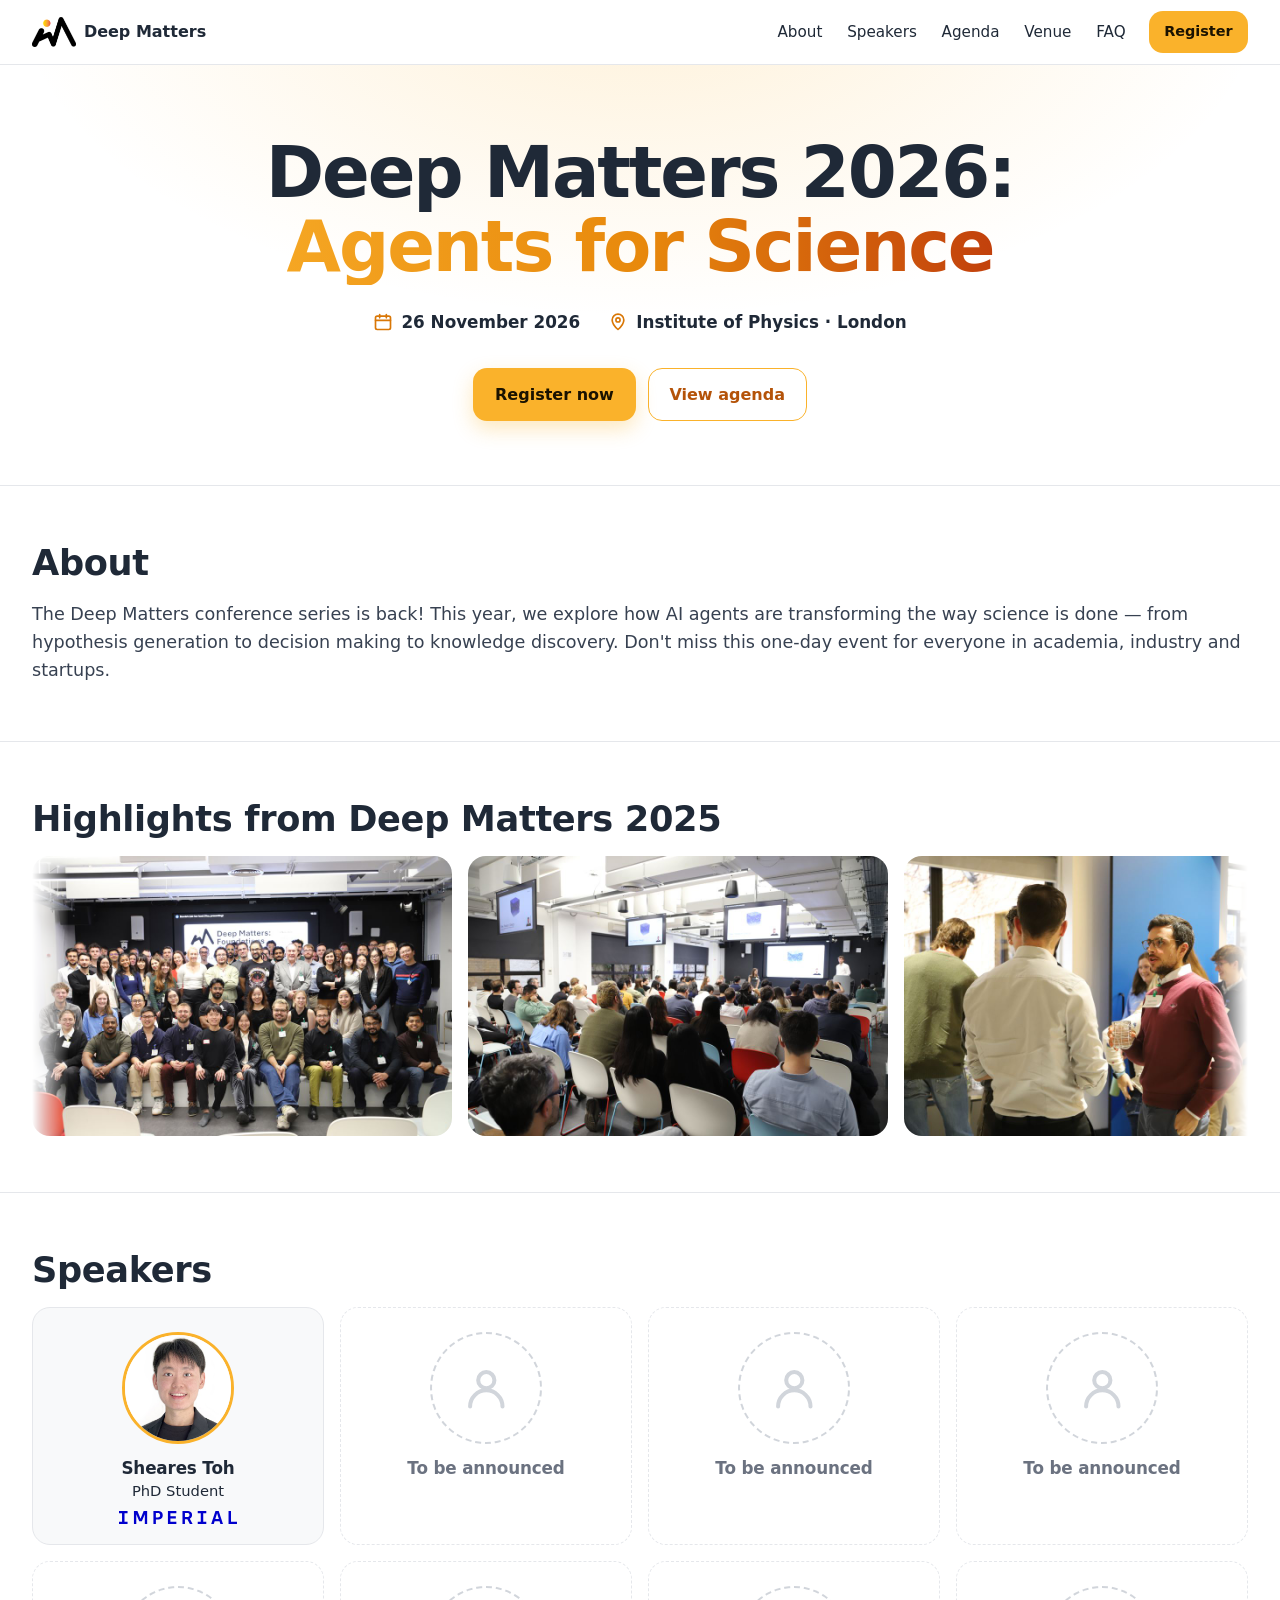
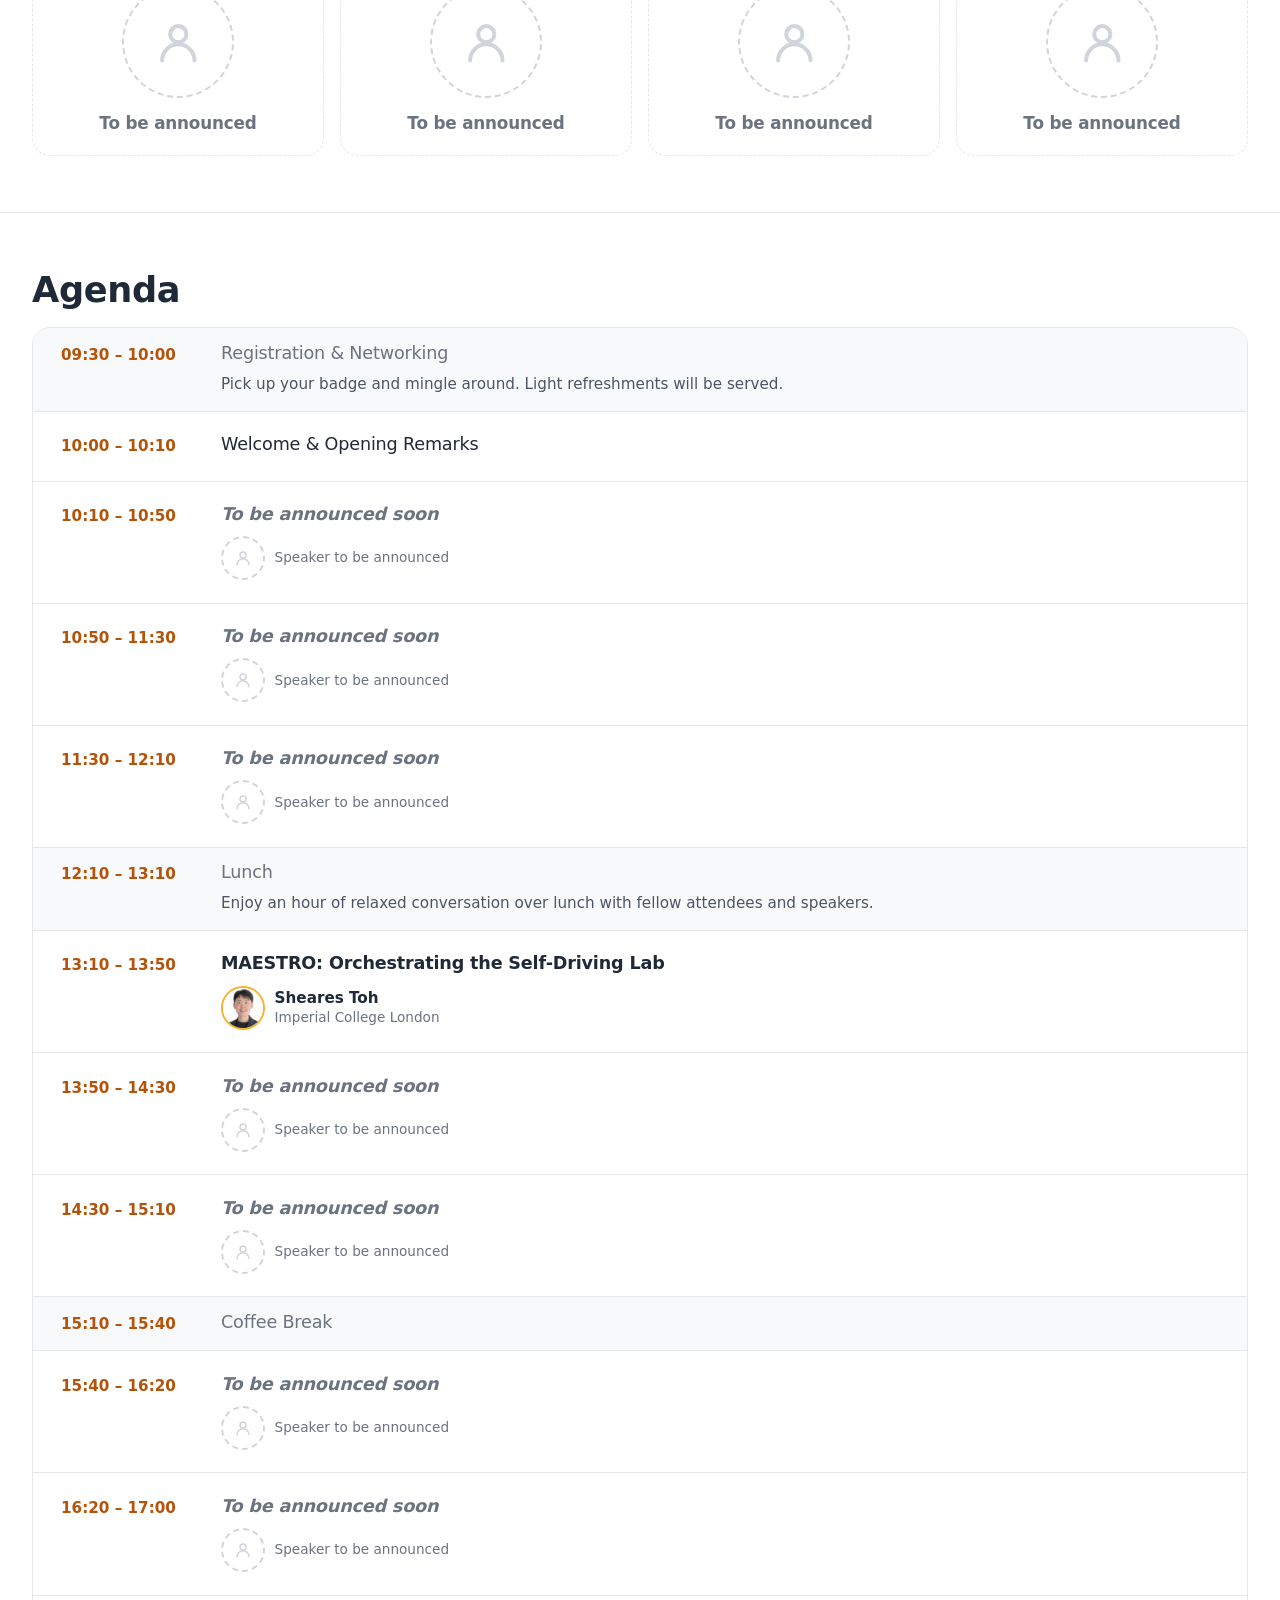
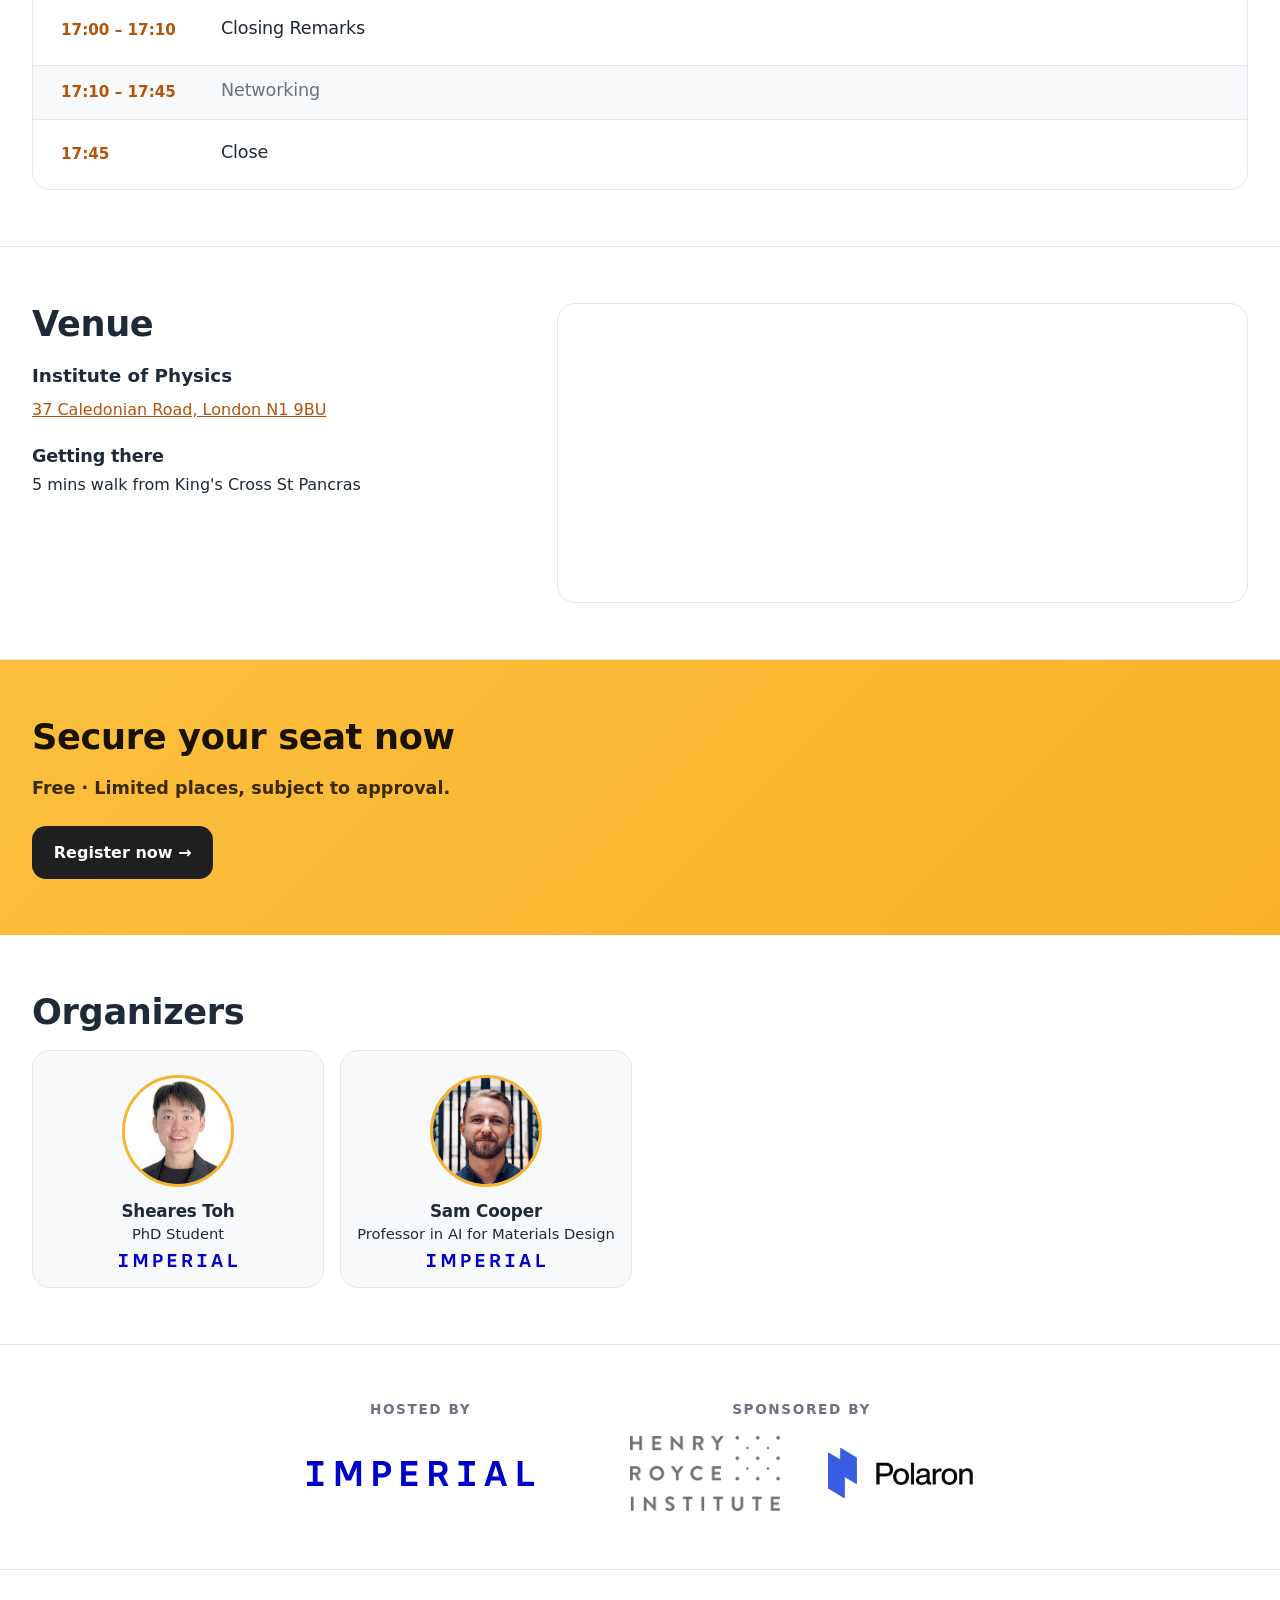
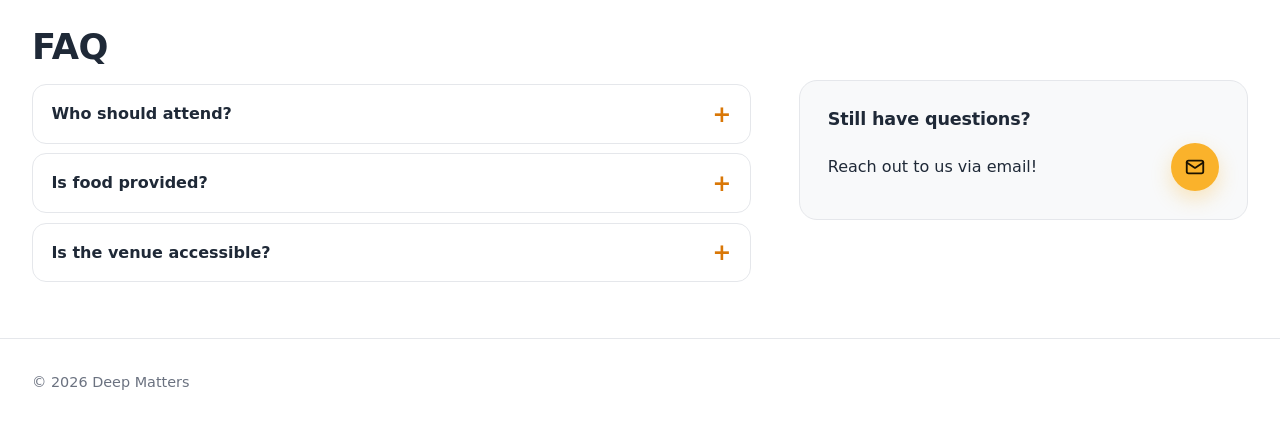
==== site/index.html @ 225df9ee "Contact card: hide the email address (copy button only)" ====
<!doctype html>
<html lang="en">
<head>
  <meta charset="utf-8" />
  <meta name="viewport" content="width=device-width, initial-scale=1" />
  <title>Deep Matters 2026: Agents for Science</title>
  <meta name="description" content="A one-day conference in London on AI agents for scientific discovery, bringing together academia, industry and startups." />
  <link rel="icon" type="image/png" href="images/favicon.png" />

  <!-- Link previews (LinkedIn, X, Slack, WhatsApp). Crawlers need absolute URLs: update both when the site moves. -->
  <meta property="og:type" content="website" />
  <meta property="og:url" content="https://shearestoh.github.io/deep-matters-2026/" />
  <meta property="og:title" content="Deep Matters 2026: Agents for Science" />
  <meta property="og:description" content="A one-day conference in London on AI agents for scientific discovery." />
  <meta property="og:image" content="https://shearestoh.github.io/deep-matters-2026/images/og-card.png" />
  <meta name="twitter:card" content="summary_large_image" />

  <link rel="stylesheet" href="css/style.css" />
  <script src="js/main.js" defer></script>
</head>
<body>
  <header class="site-header">
    <div class="container header-bar">
      <a class="brand" href="#top" aria-label="Deep Matters 2026 home">
        <img src="images/logo.png" alt="" width="44" height="30" />
        <span>Deep Matters</span>
      </a>
      <nav class="nav" id="nav" aria-label="Primary">
        <a href="#about">About</a>
        <a href="#speakers">Speakers</a>
        <a href="#agenda">Agenda</a>
        <a href="#venue">Venue</a>
        <a href="#faq">FAQ</a>
      </nav>
      <a class="btn btn-sm" data-register href="#register">Register</a>
      <button class="menu-btn" id="menu-btn" aria-expanded="false" aria-controls="nav" aria-label="Menu">
        <svg viewBox="0 0 24 24" aria-hidden="true"><path d="M4 7h16M4 12h16M4 17h16"/></svg>
      </button>
    </div>
  </header>

  <main id="top">
    <section class="hero">
      <div class="container">
        <h1><span data-field="title"></span><span class="hero-theme" data-field="theme"></span></h1>
        <ul class="hero-meta">
          <li><svg viewBox="0 0 24 24" aria-hidden="true"><rect x="3" y="5" width="18" height="16" rx="2"/><path d="M3 10h18M8 3v4M16 3v4"/></svg><span data-field="date"></span></li>
          <li><svg viewBox="0 0 24 24" aria-hidden="true"><path d="M12 21s-7-6.2-7-11.5a7 7 0 0 1 14 0C19 14.8 12 21 12 21z"/><circle cx="12" cy="9.5" r="2.5"/></svg><span data-field="place"></span></li>
        </ul>
        <div class="actions">
          <a class="btn" data-register href="#register">Register now</a>
          <a class="btn btn-ghost" href="#agenda">View agenda</a>
        </div>
      </div>
    </section>

    <section id="about">
      <div class="container">
        <h2>About</h2>
        <p class="lead" data-field="about"></p>
      </div>
    </section>

    <section id="gallery" class="gallery" aria-labelledby="gallery-title">
      <div class="container">
        <h2 id="gallery-title" data-field="galleryTitle"></h2>
        <div class="marquee">
          <div class="marquee-track" id="gallery-track"></div>
        </div>
      </div>
    </section>

    <section id="speakers">
      <div class="container">
        <h2>Speakers</h2>
        <div class="people" id="speakers-list"></div>
      </div>
    </section>

    <section id="agenda">
      <div class="container">
        <h2>Agenda</h2>
        <ol class="agenda" id="agenda-list"></ol>
      </div>
    </section>

    <section id="venue">
      <div class="container venue">
        <div>
          <h2>Venue</h2>
          <p class="venue-name" data-field="venueName"></p>
          <p><a id="map-link" data-field="address" target="_blank" rel="noopener"></a></p>
          <h3>Getting there</h3>
          <p data-field="directions"></p>
        </div>
        <iframe id="map" class="map" title="Map of the venue" loading="lazy" referrerpolicy="no-referrer-when-downgrade"></iframe>
      </div>
    </section>

    <section id="register" class="register">
      <div class="container">
        <h2>Secure your seat now</h2>
        <p data-field="registerNote"></p>
        <a class="btn btn-dark" data-register href="#register">Register now →</a>
      </div>
    </section>

    <section id="organizers">
      <div class="container">
        <h2>Organizers</h2>
        <div class="people" id="organizers-list"></div>
      </div>
    </section>

    <section id="partners">
      <div class="container partners">
        <div>
          <h2 class="eyebrow">Hosted by</h2>
          <div class="logos" id="hosts-list"></div>
        </div>
        <div>
          <h2 class="eyebrow">Sponsored by</h2>
          <div class="logos" id="sponsors-list"></div>
        </div>
      </div>
    </section>

    <section id="faq">
      <div class="container faq">
        <div>
          <h2>FAQ</h2>
          <div id="faq-list"></div>
        </div>
        <aside class="contact-card">
          <h3>Still have questions?</h3>
          <div class="contact-row">
            <p>Reach out to us via email!</p>
            <div class="copy-wrap">
              <button class="copy-btn" id="copy-email" type="button" aria-label="Copy email address">
                <svg viewBox="0 0 24 24" aria-hidden="true"><rect x="3" y="5" width="18" height="14" rx="2"/><path d="m3 7 9 6 9-6"/></svg>
              </button>
              <span class="copy-toast" id="copy-toast" role="status" aria-live="polite"></span>
            </div>
          </div>
        </aside>
      </div>
    </section>
  </main>

  <footer class="site-footer">
    <div class="container">© 2026 Deep Matters</div>
  </footer>
</body>
</html>
---- site/css/style.css ----
/* Deep Matters 2026 — mobile-first. Palette carried over from 2025. */
:root {
  --bg: #ffffff;
  --panel: #f8f9fa;
  --border: #e5e7eb;
  --fg: #1f2937;
  --muted: #6b7280;
  --accent: #fab22b;        /* gold: fills, rings, buttons */
  --accent-2: #d97706;      /* amber: large accents */
  --accent-ink: #b45309;    /* amber dark enough for small text on white */
  --theme-gradient: linear-gradient(90deg, #f5a623 0%, #e8890c 50%, #c2410c 100%);  /* 'Agents for Science' — also used on the Luma cover */
  --radius: 18px;
  --shadow: 0 4px 16px rgba(0, 0, 0, .06), 0 1px 3px rgba(0, 0, 0, .05);
  --header-h: 64px;
  --maxw: 1360px;
}

* { box-sizing: border-box; }
html { scroll-behavior: smooth; scroll-padding-top: calc(var(--header-h) + 8px); }
@media (prefers-reduced-motion: reduce) { html { scroll-behavior: auto; } * { transition: none !important; } }

body {
  margin: 0;
  font-family: system-ui, -apple-system, "Segoe UI", Roboto, "Helvetica Neue", Arial, sans-serif;
  font-size: 1rem;
  line-height: 1.6;
  color: var(--fg);
  background: var(--bg);
  -webkit-font-smoothing: antialiased;
}
img { max-width: 100%; display: block; }
a { color: var(--accent-ink); }
a:hover { text-decoration-thickness: 2px; }
:focus-visible { outline: 3px solid var(--accent); outline-offset: 2px; border-radius: 6px; }
svg { fill: none; stroke: currentColor; stroke-width: 2; stroke-linecap: round; stroke-linejoin: round; }

.container { max-width: var(--maxw); margin: 0 auto; padding: 0 16px; }
@media (min-width: 720px) { .container { padding: 0 32px; } }

h1, h2, h3 { line-height: 1.2; margin: 0 0 1rem; letter-spacing: -.01em; }
h2 { font-size: clamp(1.6rem, 3vw, 2.2rem); font-weight: 800; }
h3 { font-size: 1.1rem; }
.lead { font-size: 1.1rem; color: #374151; margin: 0; }
.muted { color: var(--muted); }

section { padding: 3.5rem 0; border-bottom: 1px solid var(--border); }
section:last-of-type { border-bottom: 0; }

/* Buttons */
.btn {
  display: inline-flex; align-items: center; justify-content: center; gap: .4rem;
  padding: .8rem 1.3rem; border-radius: 14px; border: 1px solid transparent;
  background: var(--accent); color: #1a1200; font-weight: 700; text-decoration: none;
  box-shadow: 0 8px 20px rgba(250, 178, 43, .3);
  transition: transform .15s ease, filter .15s ease;
}
.btn:hover { filter: brightness(1.05); transform: translateY(-1px); }
.btn-sm { padding: .5rem .9rem; font-size: .9rem; box-shadow: none; }
.btn-ghost { background: transparent; color: var(--accent-ink); border-color: var(--accent); box-shadow: none; }
.btn-dark { background: #1f1f1f; color: #fff; box-shadow: none; }
.btn[aria-disabled="true"] { opacity: .6; pointer-events: none; box-shadow: none; }

/* Header */
.site-header {
  position: sticky; top: 0; z-index: 50;
  background: rgba(255, 255, 255, .92); backdrop-filter: saturate(160%) blur(10px);
  border-bottom: 1px solid var(--border);
}
.header-bar { display: flex; align-items: center; gap: .75rem; height: var(--header-h); }
.brand { display: flex; align-items: center; gap: .5rem; color: var(--fg); text-decoration: none; font-weight: 700; margin-right: auto; white-space: nowrap; min-width: 0; }
@media (max-width: 400px) { .header-bar { gap: .5rem; } .brand { font-size: .92rem; } .brand img { height: 26px; } }
.brand img { height: 30px; width: auto; }
.menu-btn { display: inline-flex; padding: .45rem; border: 1px solid var(--border); border-radius: 12px; background: #fff; color: var(--fg); cursor: pointer; }
.menu-btn svg { width: 22px; height: 22px; }

.nav { display: none; }
.nav.open {
  display: grid; position: absolute; top: var(--header-h); left: 0; right: 0;
  padding: .5rem 16px 1rem; gap: .25rem; background: #fff; border-bottom: 1px solid var(--border);
  box-shadow: 0 12px 24px rgba(0, 0, 0, .06);
}
.nav a { color: var(--fg); text-decoration: none; padding: .65rem .75rem; border-radius: 10px; font-size: .95rem; }
.nav a:hover { background: rgba(250, 178, 43, .14); }

@media (min-width: 860px) {
  .menu-btn { display: none; }
  .nav, .nav.open { display: flex; position: static; padding: 0; background: none; border: 0; box-shadow: none; gap: .15rem; }
  .nav a { padding: .45rem .7rem; }
}

/* Hero */
.hero {
  padding: 4.5rem 0 4rem;
  text-align: center;
  background: radial-gradient(900px 480px at 50% -20%, rgba(250, 178, 43, .18), transparent 70%);
}
.hero h1 { font-size: clamp(1.9rem, 7.5vw, 4.4rem); font-weight: 900; letter-spacing: -.03em; line-height: 1.05; margin-bottom: 1.5rem; }
.hero h1 > span { display: block; }
.hero-theme {
  width: fit-content; margin-inline: auto; color: var(--accent-2);
  background: var(--theme-gradient); -webkit-background-clip: text; background-clip: text; -webkit-text-fill-color: transparent;
}
.hero-meta { list-style: none; padding: 0; margin: 0 0 2rem; display: flex; flex-wrap: wrap; justify-content: center; gap: .6rem 1.75rem; font-weight: 600; font-size: 1.05rem; }
.hero-meta li { display: flex; align-items: center; gap: .5rem; }
.hero-meta svg { width: 20px; height: 20px; color: var(--accent-2); flex: none; }
.actions { display: flex; flex-wrap: wrap; gap: .75rem; justify-content: center; }

/* People cards (speakers + organizers) */
.people { display: grid; gap: .75rem; grid-template-columns: repeat(2, 1fr); }
@media (min-width: 720px) { .people { gap: 1rem; grid-template-columns: repeat(3, 1fr); } }
@media (min-width: 1024px) { .people { grid-template-columns: repeat(4, 1fr); } }
.person {
  display: flex; flex-direction: column; align-items: center; text-align: center;
  padding: 1.5rem 1rem 1.25rem; background: var(--panel); border: 1px solid var(--border); border-radius: var(--radius);
}
.person { position: relative; transition: transform .18s ease, box-shadow .18s ease, border-color .18s ease; }
.person h3 { margin: .9rem 0 .15rem; font-size: 1.05rem; }
.org-logo { height: 13px; width: auto; max-width: 80%; margin-top: .6rem; }

/* Bio panel revealed on hover / tap / keyboard focus */
.person.has-back { cursor: pointer; outline-offset: 3px; }
.person-back {
  position: absolute; inset: 0; padding: 1.25rem; overflow: auto;
  display: flex; flex-direction: column; align-items: center; justify-content: center; gap: .9rem;
  background: #fff; border: 1px solid var(--accent); border-radius: inherit;
  opacity: 0; visibility: hidden; transition: opacity .2s ease, visibility .2s ease;
}
.person .person-back p { color: var(--fg); font-size: .92rem; line-height: 1.5; }
@media (max-width: 719px) { .person-back { padding: .9rem; gap: .6rem; } .person .person-back p { font-size: .82rem; line-height: 1.45; } }
.person.has-back:hover, .person.has-back:focus-within { transform: translateY(-3px); box-shadow: 0 12px 26px rgba(0, 0, 0, .1); }
.person.has-back:hover .person-back, .person.has-back:focus-within .person-back { opacity: 1; visibility: visible; }
.person p { margin: 0; color: var(--muted); font-size: .92rem; line-height: 1.4; }
.person .role { color: var(--fg); }
.person.tba { background: transparent; border-style: dashed; }
.person.tba h3 { color: var(--muted); font-weight: 600; }

.avatar {
  --size: 88px;
  width: var(--size); height: var(--size); border-radius: 50%; flex: none;
  object-fit: cover; border: 3px solid var(--accent); background: #fff;
  display: grid; place-items: center; font-weight: 800; color: var(--accent-2); font-size: calc(var(--size) * .32);
}
@media (min-width: 720px) { .person .avatar { --size: 112px; } }
.avatar.ghost { border: 2px dashed #d1d5db; color: #d1d5db; }
.avatar.ghost svg { width: 45%; height: 45%; }

.links { display: flex; gap: .5rem; }
.links a {
  width: 34px; height: 34px; display: grid; place-items: center; border-radius: 50%;
  color: var(--fg); background: #fff; border: 1px solid var(--border);
}
.links a:hover { color: #1a1200; background: var(--accent); border-color: var(--accent); }
.links svg { width: 17px; height: 17px; }
.links .fill { fill: currentColor; stroke: none; }

/* Gallery — infinite photo marquee; pauses on hover, static scroller for reduced motion */
.marquee { overflow: hidden; -webkit-mask-image: linear-gradient(90deg, transparent, #000 3%, #000 97%, transparent); mask-image: linear-gradient(90deg, transparent, #000 3%, #000 97%, transparent); }
.marquee-track { display: flex; width: max-content; animation: marquee var(--duration, 60s) linear infinite; }
.marquee:hover .marquee-track { animation-play-state: paused; }
.marquee-set { display: flex; gap: 16px; padding-right: 16px; }
.marquee-set img { height: 200px; width: auto; aspect-ratio: 3 / 2; object-fit: cover; border-radius: var(--radius); background: var(--panel); }
@media (min-width: 720px) { .marquee-set img { height: 280px; } }
@keyframes marquee { to { transform: translateX(-50%); } }
@media (prefers-reduced-motion: reduce) {
  .marquee { overflow-x: auto; -webkit-mask-image: none; mask-image: none; }
  .marquee-track { animation: none; }
  .marquee-set[aria-hidden="true"] { display: none; }
}

/* Agenda */
.agenda { list-style: none; margin: 0; padding: 0; border: 1px solid var(--border); border-radius: var(--radius); overflow: hidden; }
.slot { display: grid; gap: .35rem 1.5rem; padding: 1.25rem; border-top: 1px solid var(--border); }
.slot:first-child { border-top: 0; }
.slot time { font-variant-numeric: tabular-nums; font-weight: 700; color: var(--accent-ink); font-size: .95rem; white-space: nowrap; }
.slot h3 { margin: 0; font-size: 1.1rem; }
.slot-session h3 { font-weight: 500; }
.slot-break { background: var(--panel); padding-block: .85rem; }
.slot-break h3 { font-weight: 500; color: var(--muted); }
.slot.tba h3 { color: var(--muted); font-weight: 600; font-style: italic; }
.abstract { margin: .5rem 0 0; color: #4b5563; font-size: .95rem; max-width: 75ch; }

.speaker-chips { display: flex; flex-wrap: wrap; gap: .5rem 1.25rem; margin-top: .7rem; }
.chip { display: flex; align-items: center; gap: .6rem; color: inherit; text-decoration: none; }
a.chip:hover strong { color: var(--accent-ink); text-decoration: underline; }
.slot-link { cursor: pointer; transition: background .15s ease; }
.slot-link:hover { background: rgba(250, 178, 43, .07); }
@keyframes flash {
  0%, 100% { box-shadow: 0 0 0 0 rgba(250, 178, 43, 0); border-color: var(--border); }
  15%, 70% { box-shadow: 0 0 0 6px rgba(250, 178, 43, .5); border-color: var(--accent); }
}
.person.flash { animation: flash 2.2s ease; }
.person.quiet:hover .person-back { opacity: 0; visibility: hidden; }  /* just scrolled into view: see openSpeaker() */
.person.quiet:hover { transform: none; box-shadow: none; }
.chip .avatar { --size: 44px; border-width: 2px; }
.chip .avatar.ghost { border-width: 2px; }
.chip strong { display: block; font-size: .95rem; line-height: 1.3; }
.chip span { display: block; font-size: .85rem; color: var(--muted); line-height: 1.3; }

@media (min-width: 720px) {
  .slot { grid-template-columns: 8.5rem 1fr; padding: 1.4rem 1.75rem; }
  .slot-break { padding-block: .9rem; }
}

/* Venue */
.venue { display: grid; gap: 2rem; }
.venue-name { font-weight: 700; font-size: 1.15rem; margin: 0; }
.venue h3 { margin: 1.5rem 0 .3rem; }
.venue p { margin: 0 0 .4rem; }
.map { width: 100%; min-height: 300px; height: 100%; border: 1px solid var(--border); border-radius: var(--radius); }
@media (min-width: 860px) { .venue { grid-template-columns: 1fr 1.4fr; align-items: stretch; } }

/* Register band */
.register { background: linear-gradient(135deg, #fbbf3d, var(--accent)); border-bottom: 0; }
.register h2 { color: #1a1200; }
.register p { margin: 0 0 1.5rem; font-size: 1.1rem; font-weight: 600; color: #3b2a00; }

/* Host & sponsors */
.partners { display: flex; flex-wrap: wrap; justify-content: center; gap: 2.5rem 6rem; text-align: center; }
.eyebrow { font-size: .85rem; font-weight: 700; text-transform: uppercase; letter-spacing: .12em; color: var(--muted); }
.logos { display: flex; flex-wrap: wrap; justify-content: center; align-items: center; gap: 1.5rem 3rem; min-height: 80px; }
.logos img { height: 44px; width: auto; }  /* final height set by balanceLogos() */
.logos a:hover img { opacity: .8; }

/* FAQ */
.faq { display: grid; gap: 2rem; }
details { border: 1px solid var(--border); border-radius: 14px; background: #fff; }
details + details { margin-top: .6rem; }
summary {
  list-style: none; cursor: pointer; padding: 1rem 1.15rem; font-weight: 600;
  display: flex; justify-content: space-between; align-items: center; gap: 1rem;
}
summary::-webkit-details-marker { display: none; }
summary::after { content: "+"; font-size: 1.4rem; line-height: 1; color: var(--accent-2); transition: transform .2s ease; }
details[open] summary::after { transform: rotate(45deg); }
details p { margin: 0; padding: 0 1.15rem 1.1rem; color: #4b5563; }

.contact-card { align-self: start; padding: 1.75rem; border-radius: var(--radius); background: var(--panel); border: 1px solid var(--border); }
.contact-card h3 { margin-bottom: .75rem; }
.contact-row { display: flex; align-items: center; justify-content: space-between; gap: 1rem; }
.contact-row p { margin: 0; color: var(--fg); }
.copy-wrap { position: relative; flex: none; }
.copy-btn {
  width: 48px; height: 48px; display: grid; place-items: center; border-radius: 50%; border: 0; cursor: pointer;
  background: var(--accent); color: #1a1200; box-shadow: 0 8px 20px rgba(250, 178, 43, .3);
  transition: transform .15s ease, filter .15s ease;
}
.copy-btn:hover { filter: brightness(1.05); transform: translateY(-1px); }
.copy-btn svg { width: 22px; height: 22px; }
.copy-toast {
  position: absolute; top: calc(100% + 10px); right: 0; z-index: 2; white-space: nowrap; pointer-events: none;
  padding: .4rem .7rem; border-radius: 8px; background: #1f2937; color: #fff; font-size: .85rem; font-weight: 600;
  opacity: 0; transform: translateY(-4px); transition: opacity .15s ease, transform .15s ease;
}
.copy-toast::after { content: ""; position: absolute; bottom: 100%; right: 18px; border: 6px solid transparent; border-bottom-color: #1f2937; }
.copy-toast.show { opacity: 1; transform: none; }
@media (min-width: 860px) { .faq { grid-template-columns: 1.6fr 1fr; gap: 3rem; } .contact-card { margin-top: 3.4rem; } }

/* Footer */
.site-footer { padding: 2rem 0; border-top: 1px solid var(--border); color: var(--muted); font-size: .9rem; }
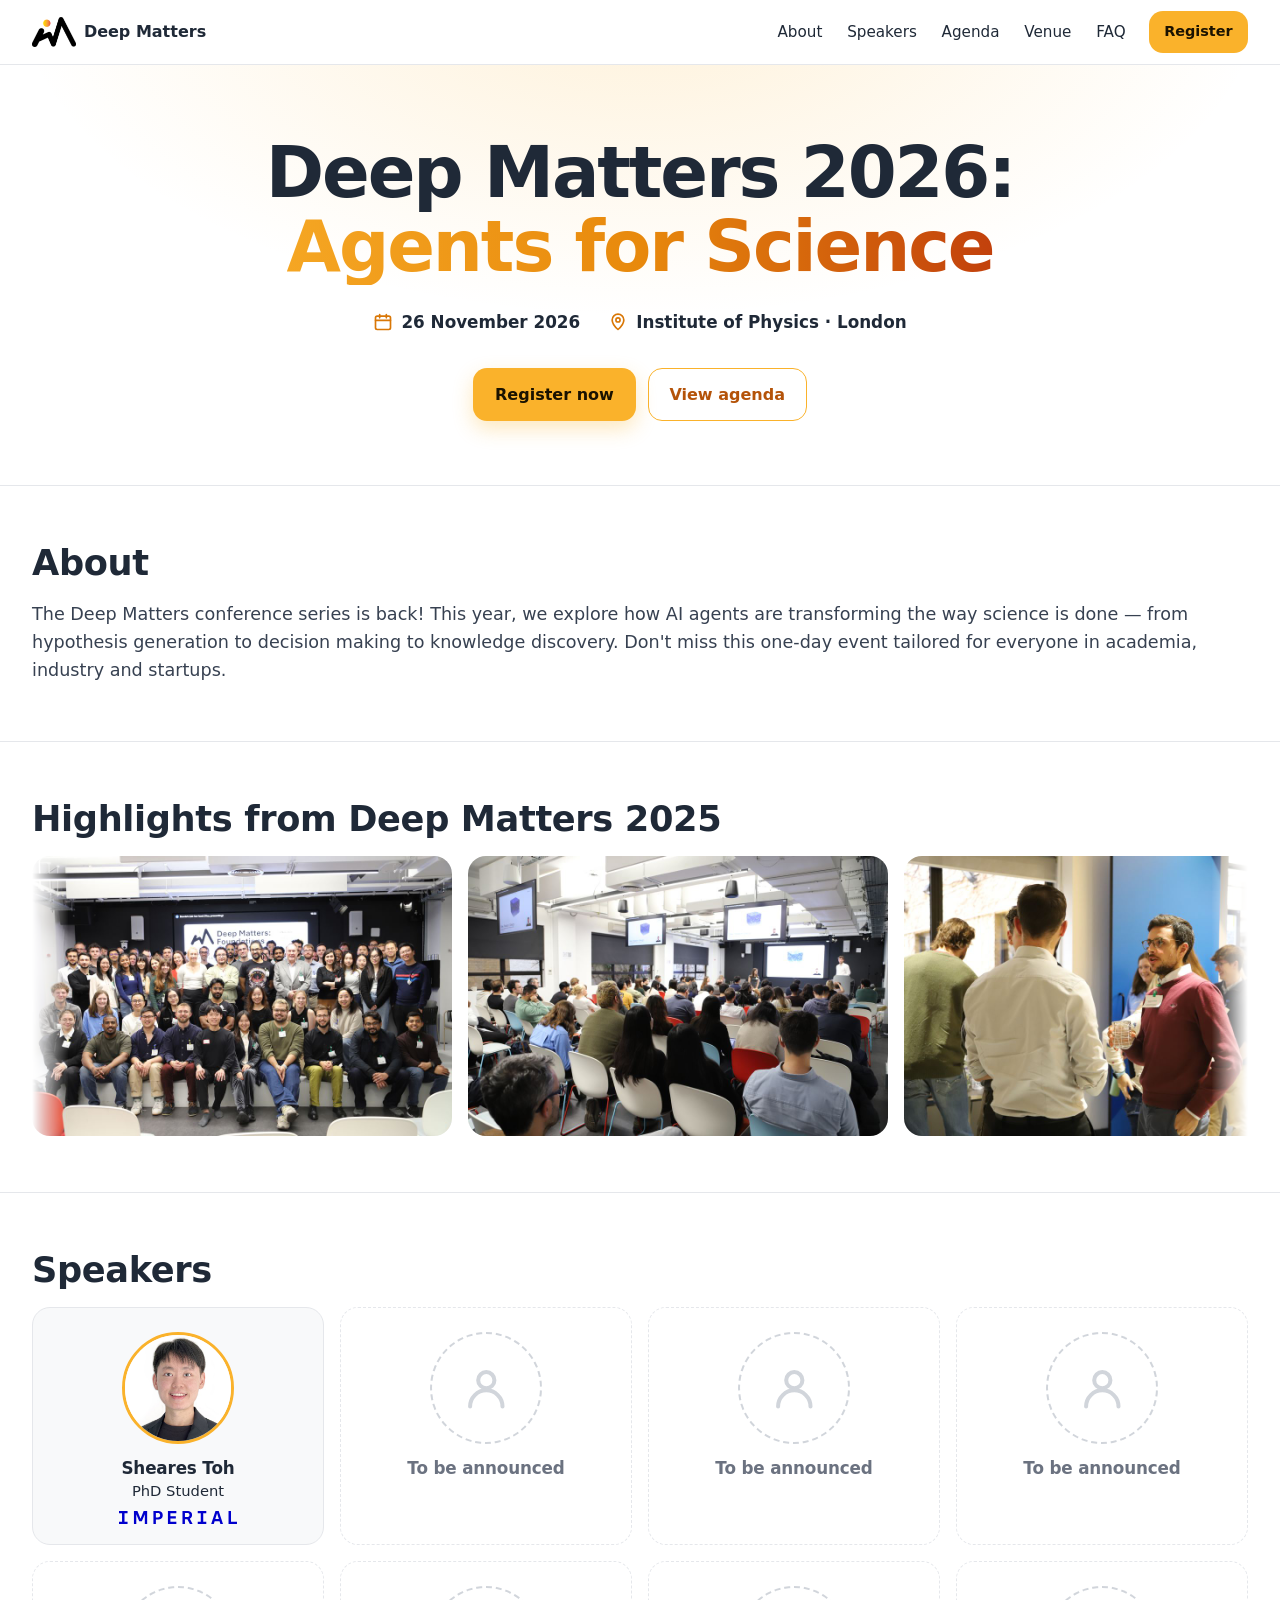
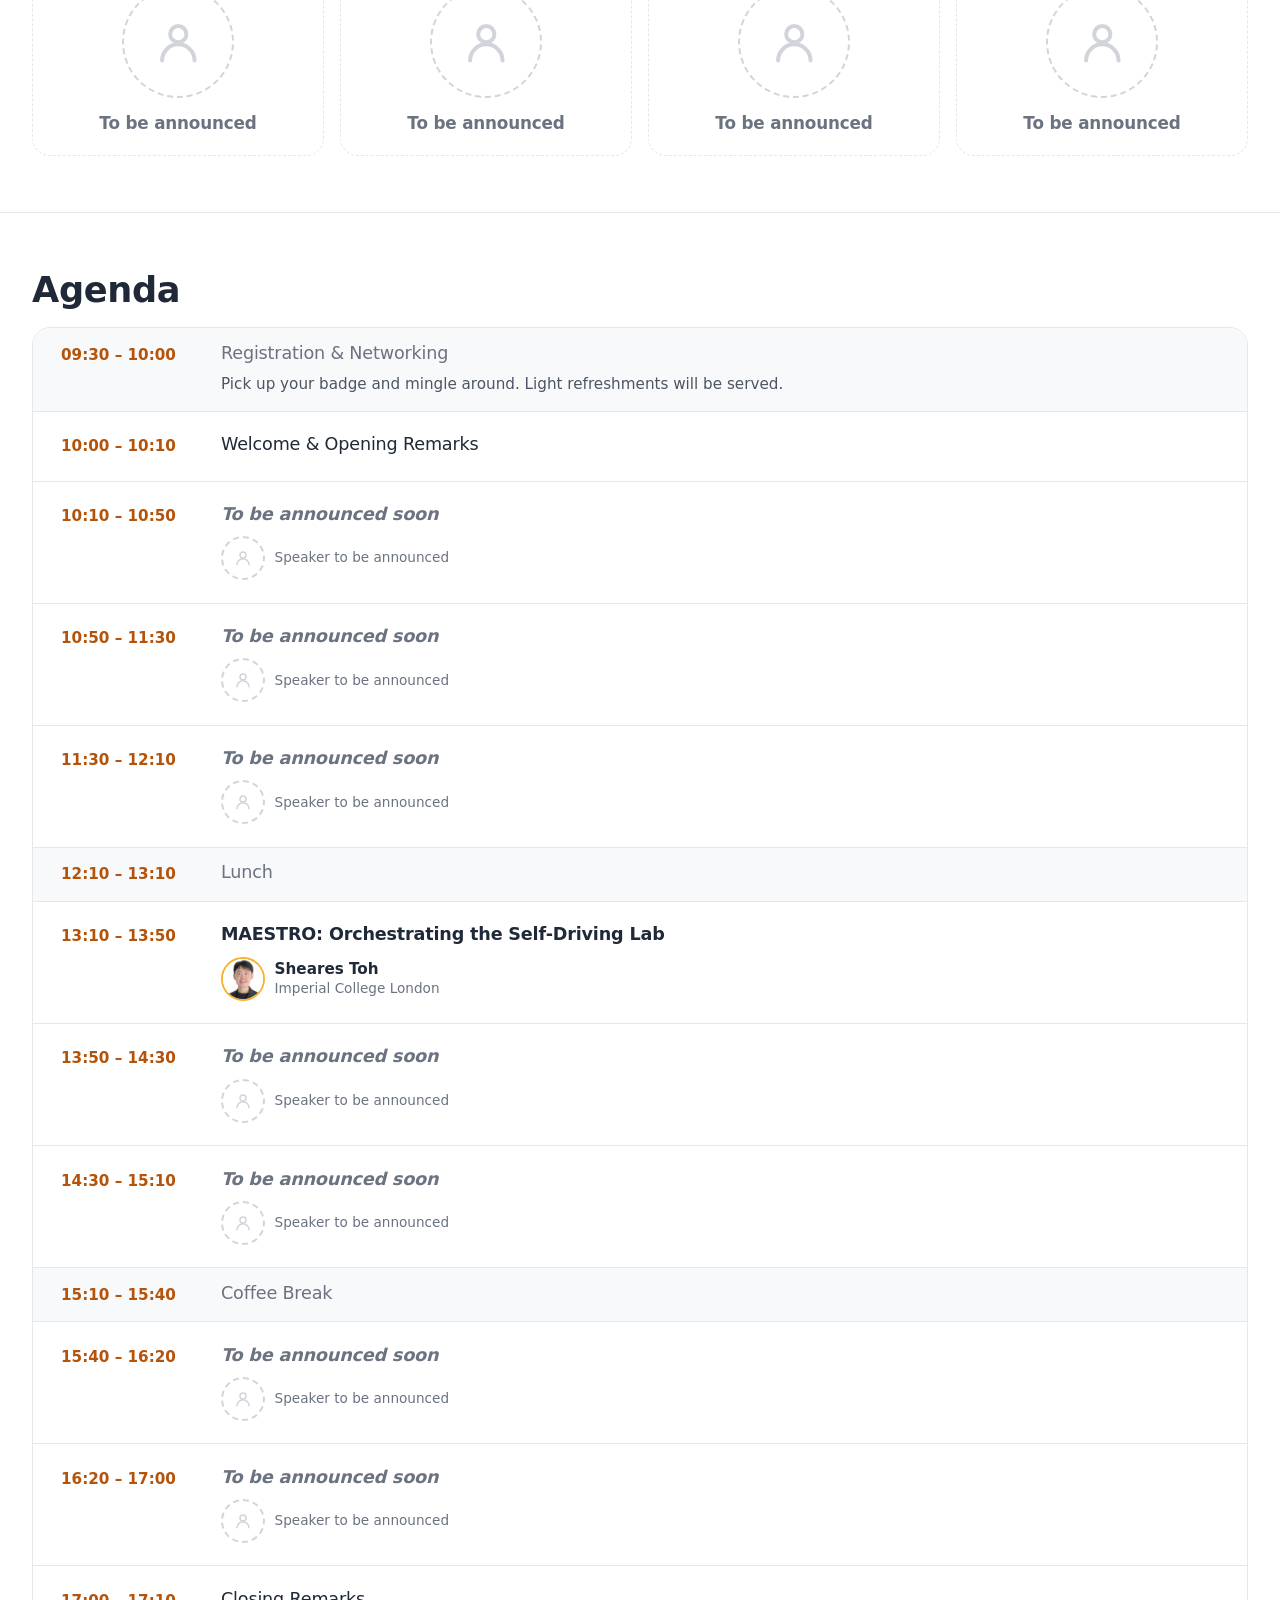
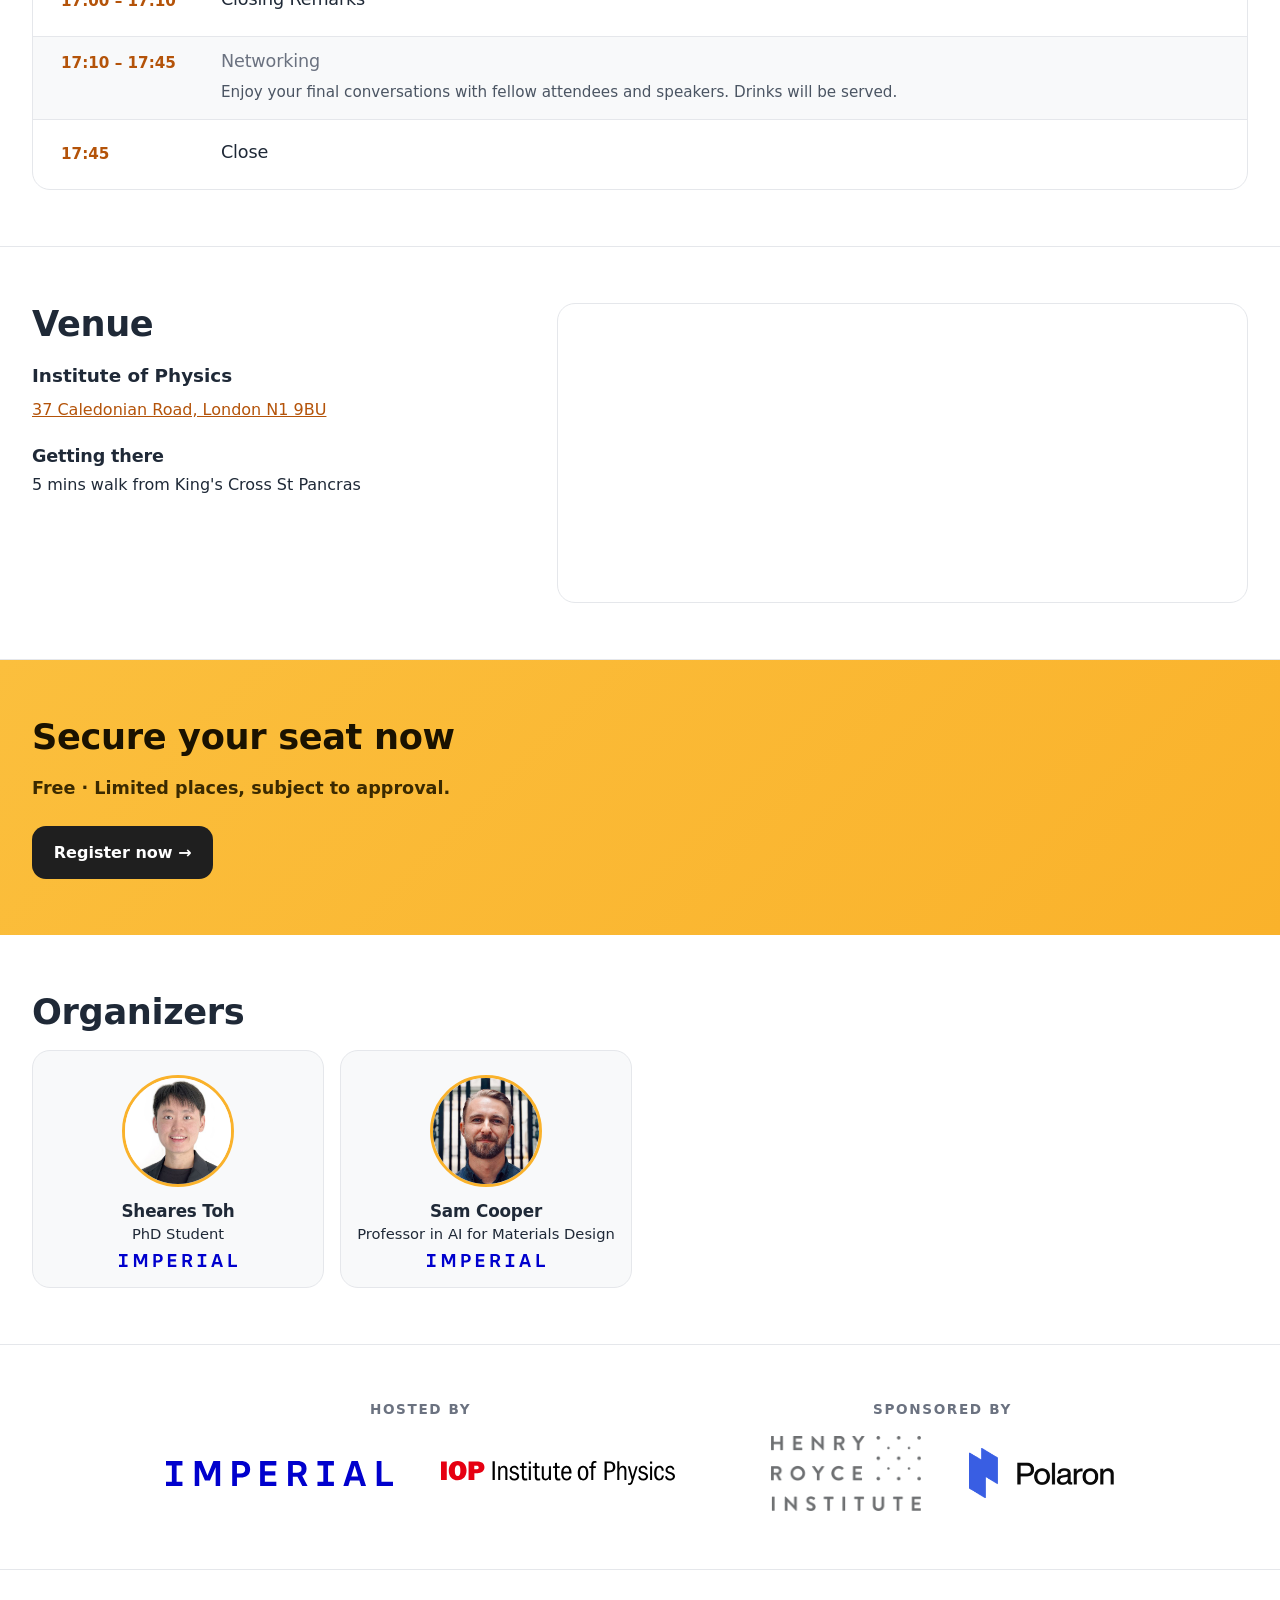
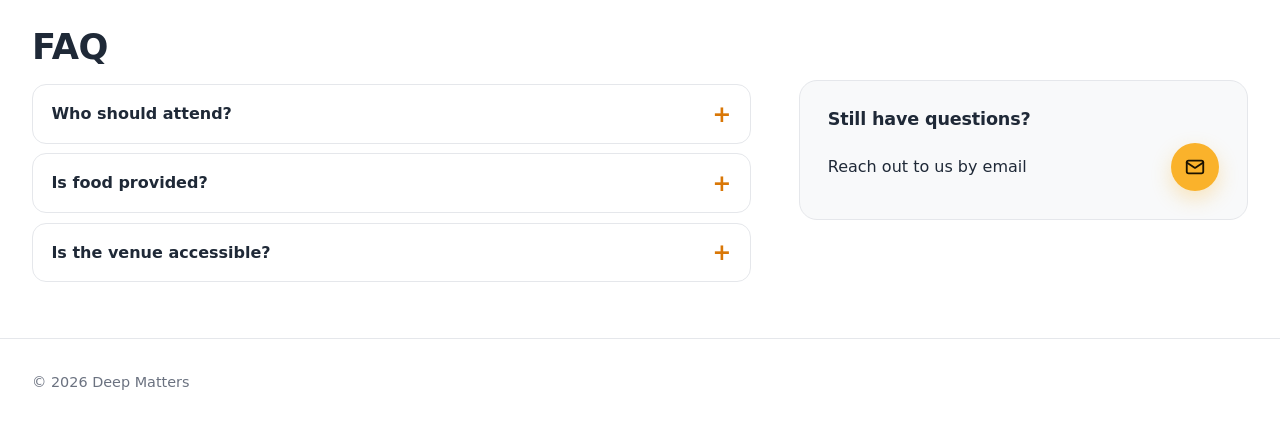
==== commit b900f5c4: "Contact card: 'Reach out to us by email'" ====
--- a/site/index.html
+++ b/site/index.html
@@ -15,8 +15,9 @@
   <meta property="og:image" content="https://shearestoh.github.io/deep-matters-2026/images/og-card.png" />
   <meta name="twitter:card" content="summary_large_image" />
 
-  <link rel="stylesheet" href="css/style.css" />
-  <script src="js/main.js" defer></script>
+  <!-- ?v=__VERSION__ is replaced with the commit id on deploy, so browsers never mix old and new files -->
+  <link rel="stylesheet" href="css/style.css?v=__VERSION__" />
+  <script src="js/main.js?v=__VERSION__" defer></script>
 </head>
 <body>
   <header class="site-header">
@@ -134,7 +135,7 @@
         <aside class="contact-card">
           <h3>Still have questions?</h3>
           <div class="contact-row">
-            <p>Reach out to us via email!</p>
+            <p>Reach out to us by email</p>
             <div class="copy-wrap">
               <button class="copy-btn" id="copy-email" type="button" aria-label="Copy email address">
                 <svg viewBox="0 0 24 24" aria-hidden="true"><rect x="3" y="5" width="18" height="14" rx="2"/><path d="m3 7 9 6 9-6"/></svg>
--- a/site/css/style.css
+++ b/site/css/style.css
@@ -153,10 +153,9 @@
 .links svg { width: 17px; height: 17px; }
 .links .fill { fill: currentColor; stroke: none; }
 
-/* Gallery — infinite photo marquee; pauses on hover, static scroller for reduced motion */
+/* Gallery — infinite photo marquee (never pauses); static scroller for reduced motion */
 .marquee { overflow: hidden; -webkit-mask-image: linear-gradient(90deg, transparent, #000 3%, #000 97%, transparent); mask-image: linear-gradient(90deg, transparent, #000 3%, #000 97%, transparent); }
 .marquee-track { display: flex; width: max-content; animation: marquee var(--duration, 60s) linear infinite; }
-.marquee:hover .marquee-track { animation-play-state: paused; }
 .marquee-set { display: flex; gap: 16px; padding-right: 16px; }
 .marquee-set img { height: 200px; width: auto; aspect-ratio: 3 / 2; object-fit: cover; border-radius: var(--radius); background: var(--panel); }
 @media (min-width: 720px) { .marquee-set img { height: 280px; } }
@@ -188,7 +187,7 @@
   0%, 100% { box-shadow: 0 0 0 0 rgba(250, 178, 43, 0); border-color: var(--border); }
   15%, 70% { box-shadow: 0 0 0 6px rgba(250, 178, 43, .5); border-color: var(--accent); }
 }
-.person.flash { animation: flash 2.2s ease; }
+.person.flash { animation: flash 1s ease; }
 .person.quiet:hover .person-back { opacity: 0; visibility: hidden; }  /* just scrolled into view: see openSpeaker() */
 .person.quiet:hover { transform: none; box-shadow: none; }
 .chip .avatar { --size: 44px; border-width: 2px; }
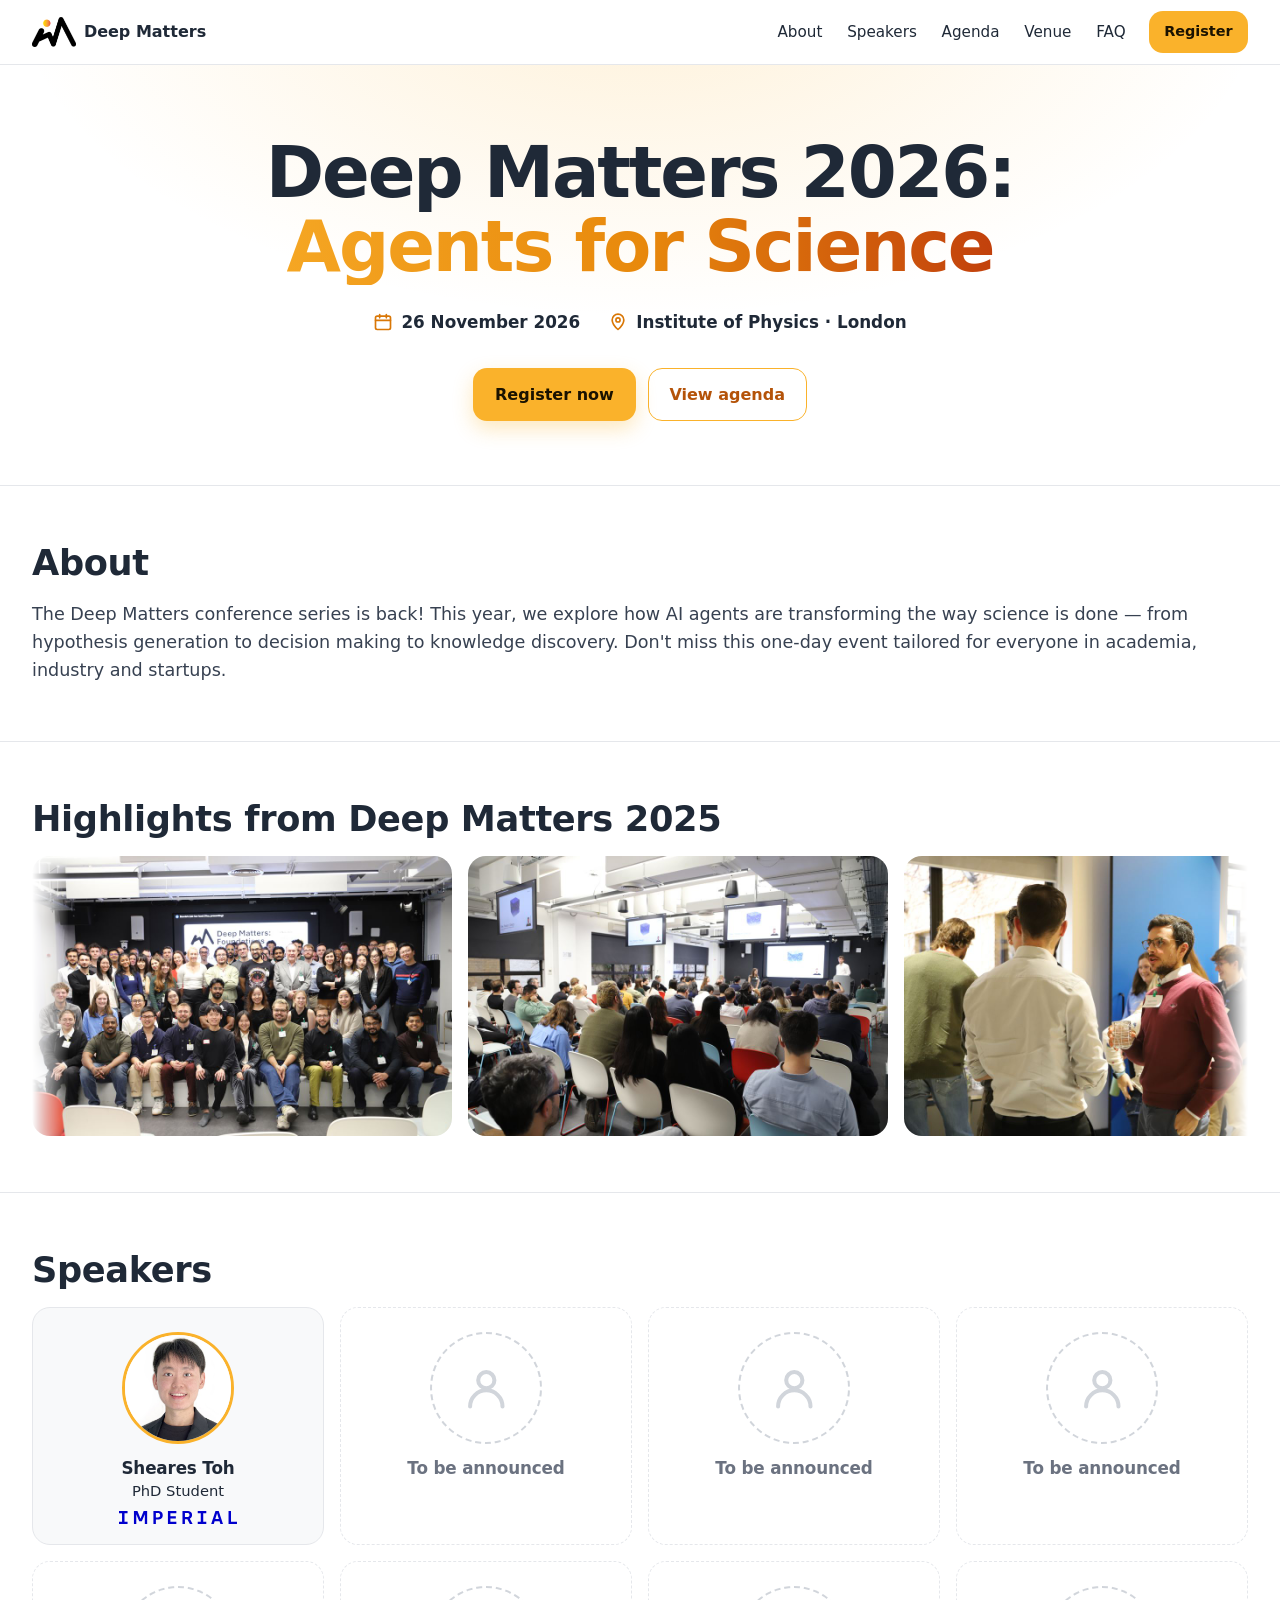
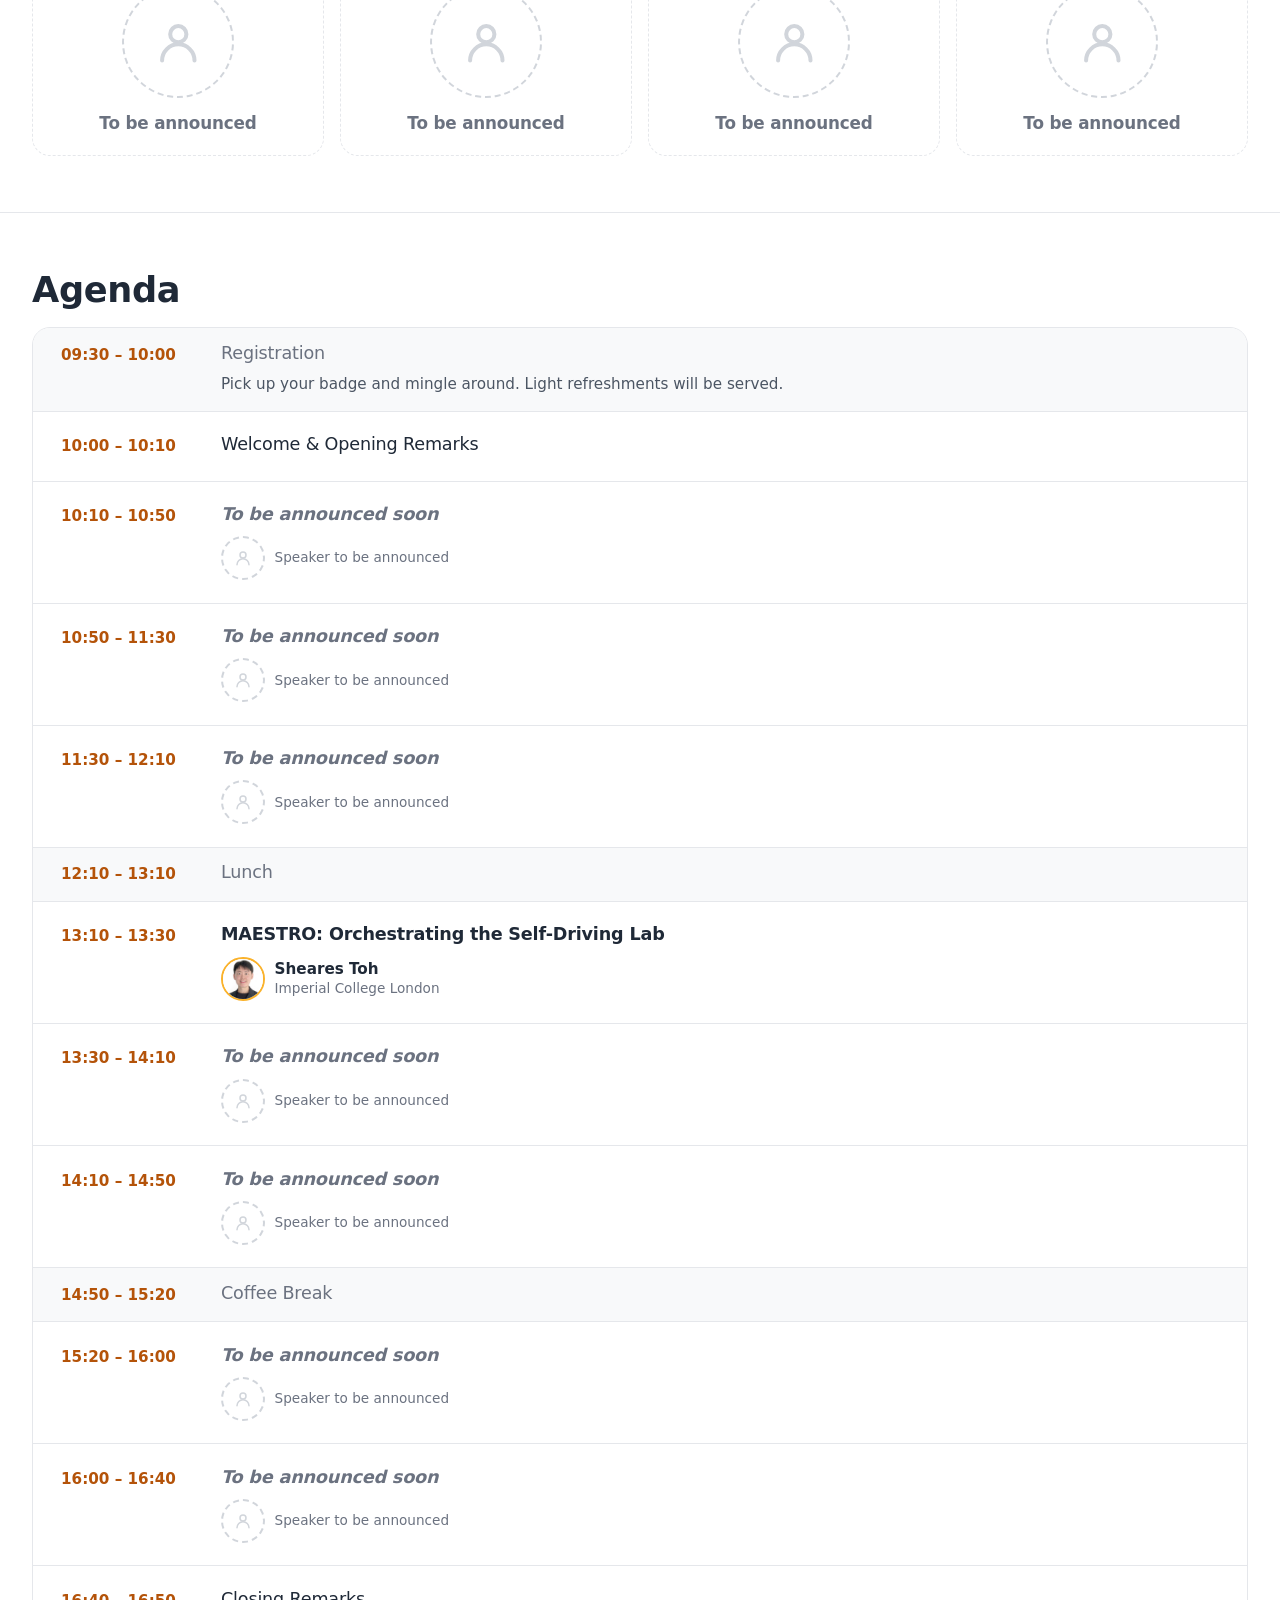
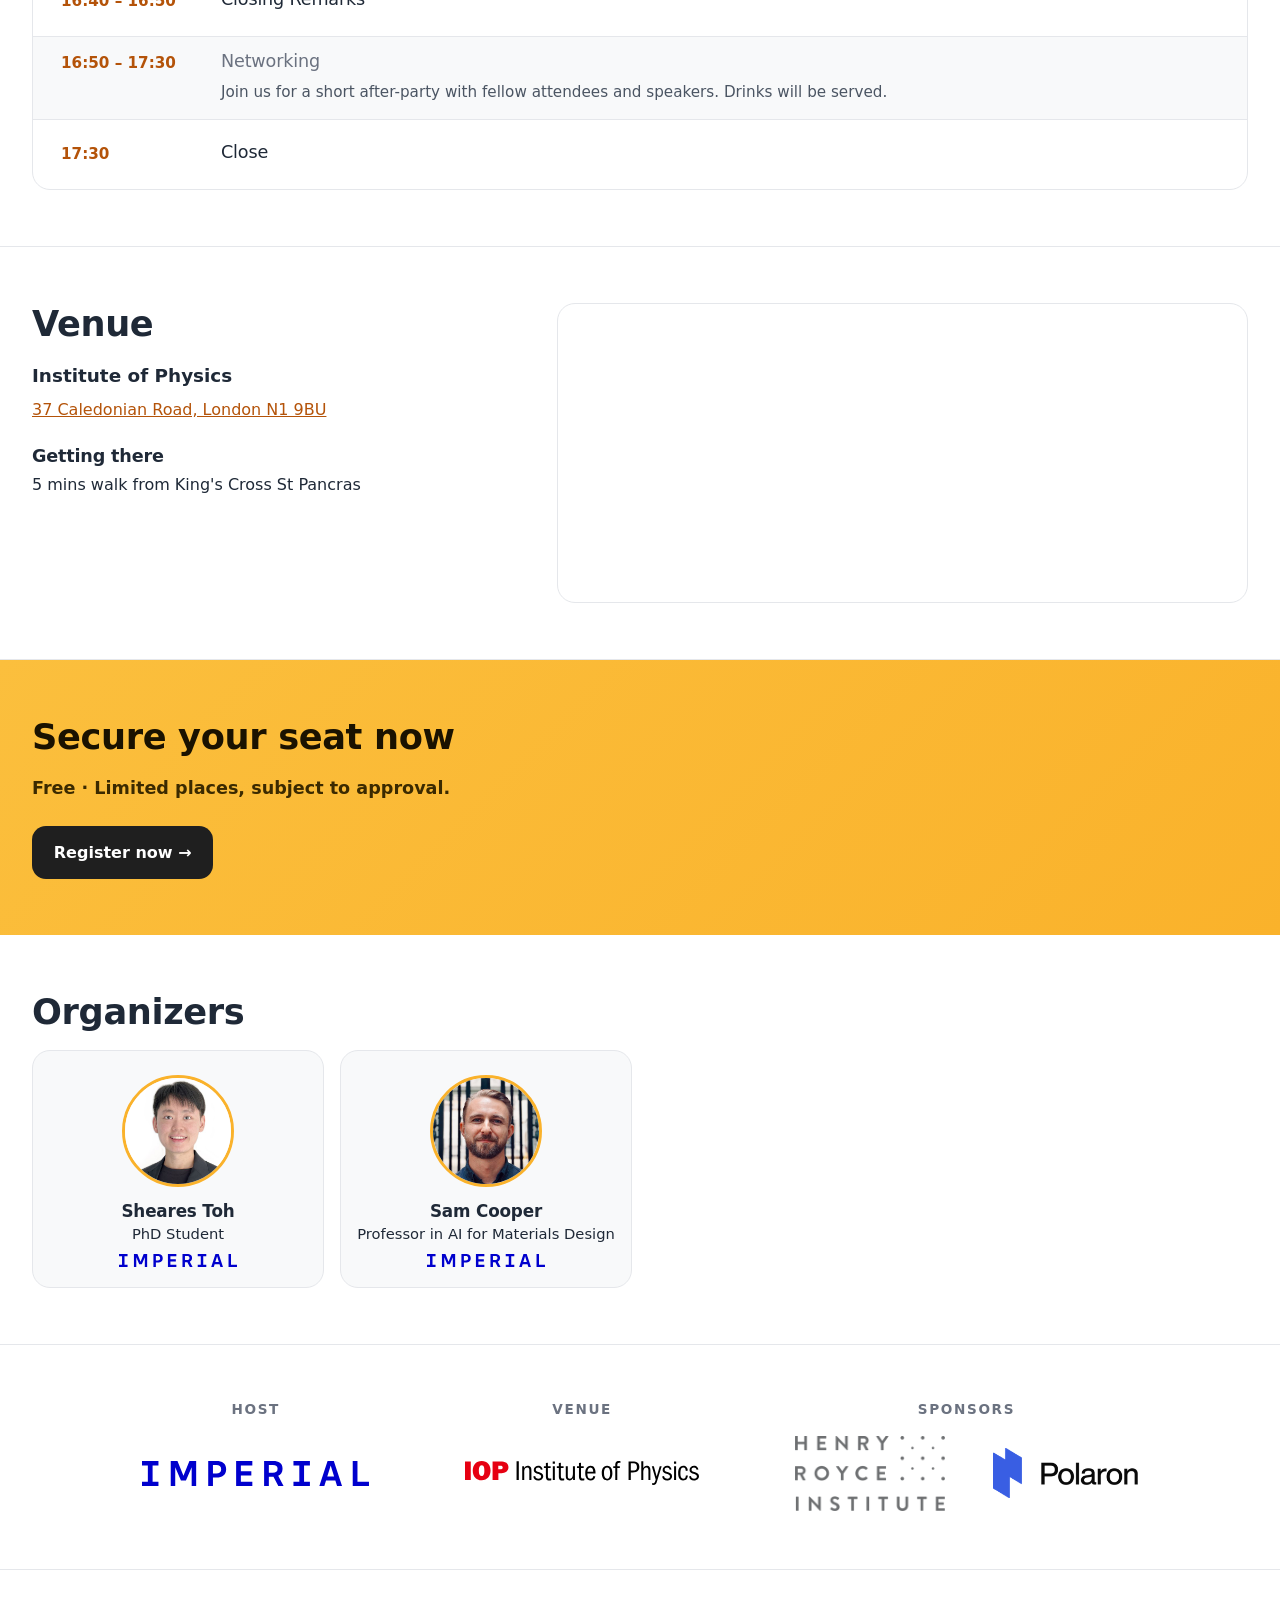
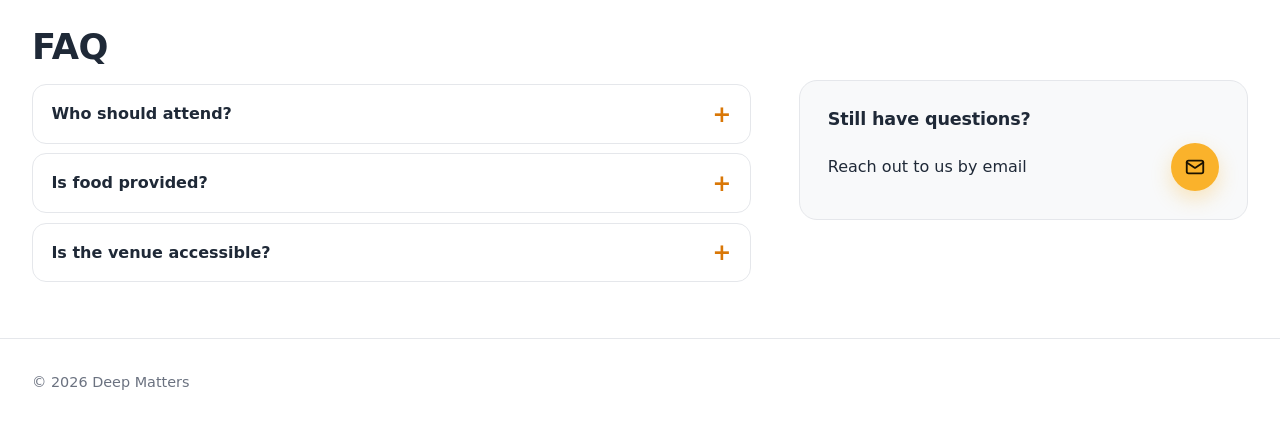
==== commit 8445ceed: "Partners as Host / Venue (IOP) / Sponsors; update food FAQ" ====
--- a/site/index.html
+++ b/site/index.html
@@ -114,16 +114,7 @@
     </section>
 
     <section id="partners">
-      <div class="container partners">
-        <div>
-          <h2 class="eyebrow">Hosted by</h2>
-          <div class="logos" id="hosts-list"></div>
-        </div>
-        <div>
-          <h2 class="eyebrow">Sponsored by</h2>
-          <div class="logos" id="sponsors-list"></div>
-        </div>
-      </div>
+      <div class="container partners" id="partners-list"></div>
     </section>
 
     <section id="faq">
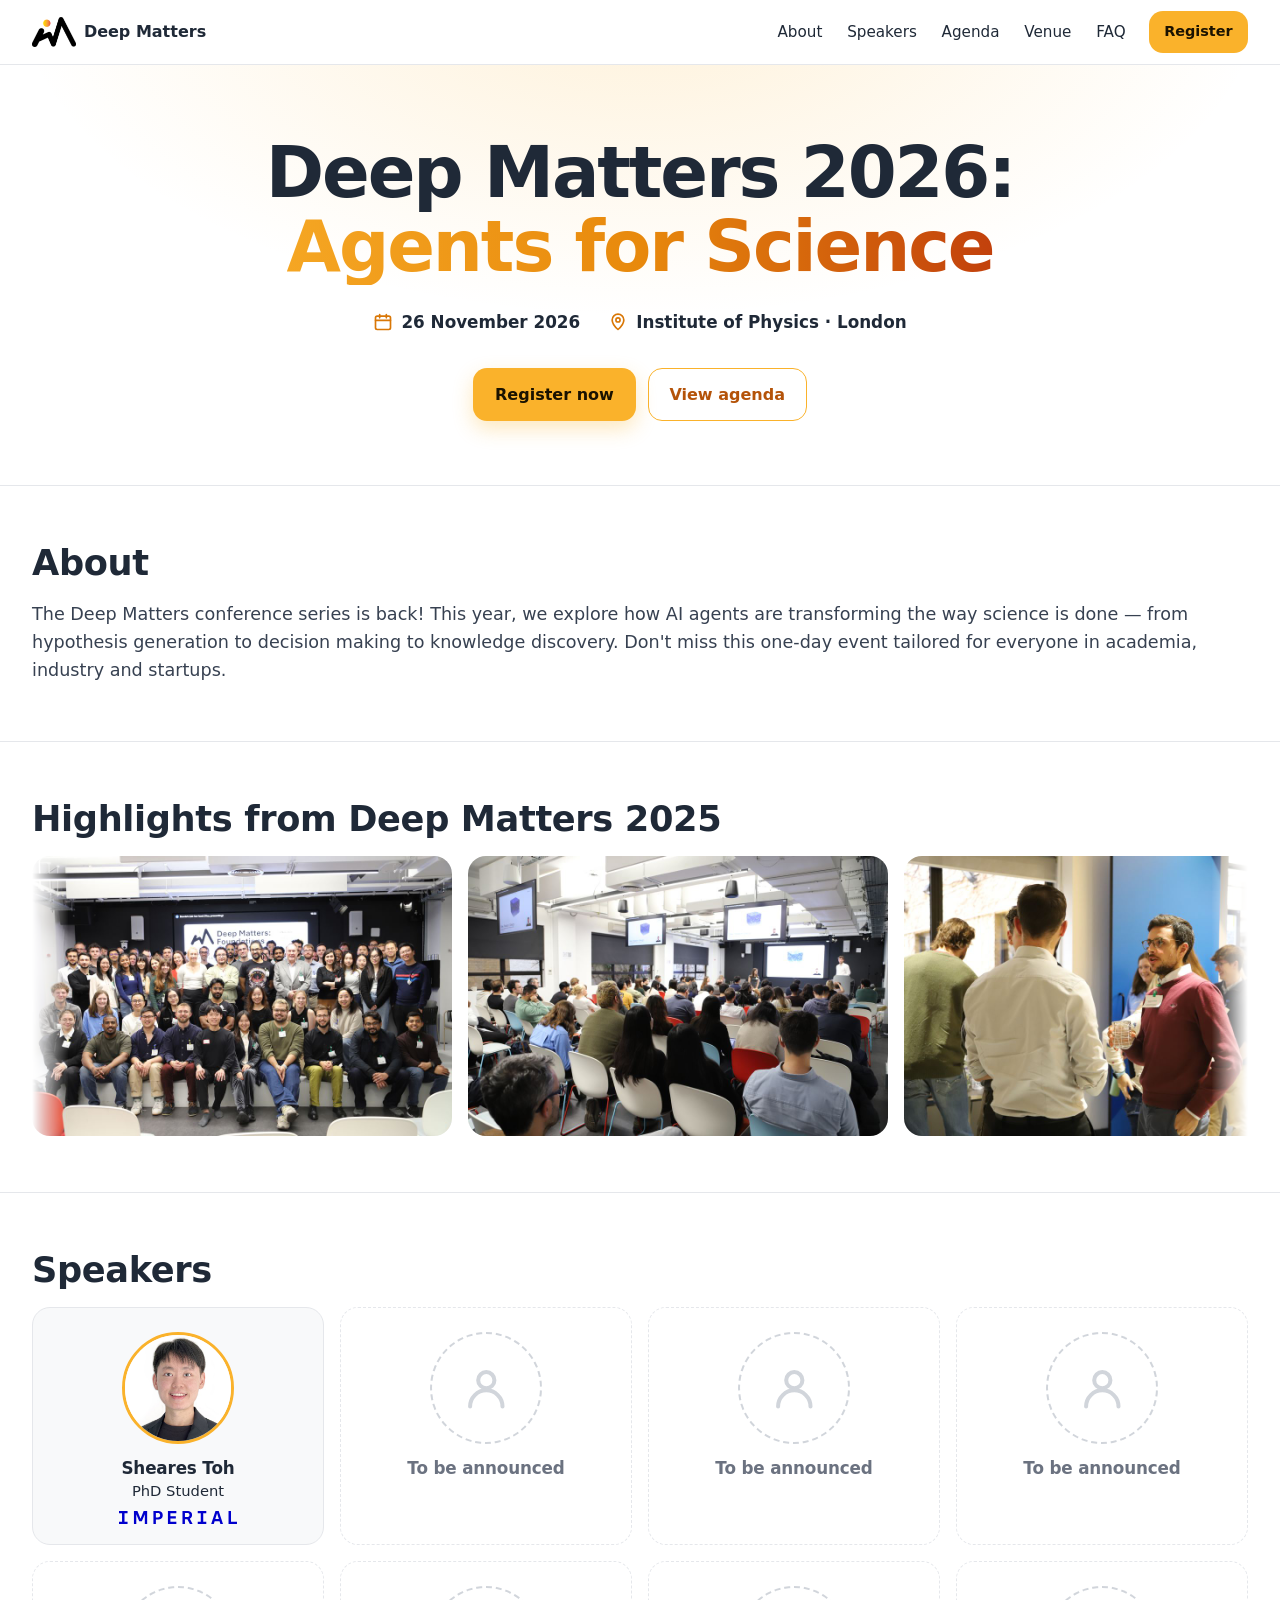
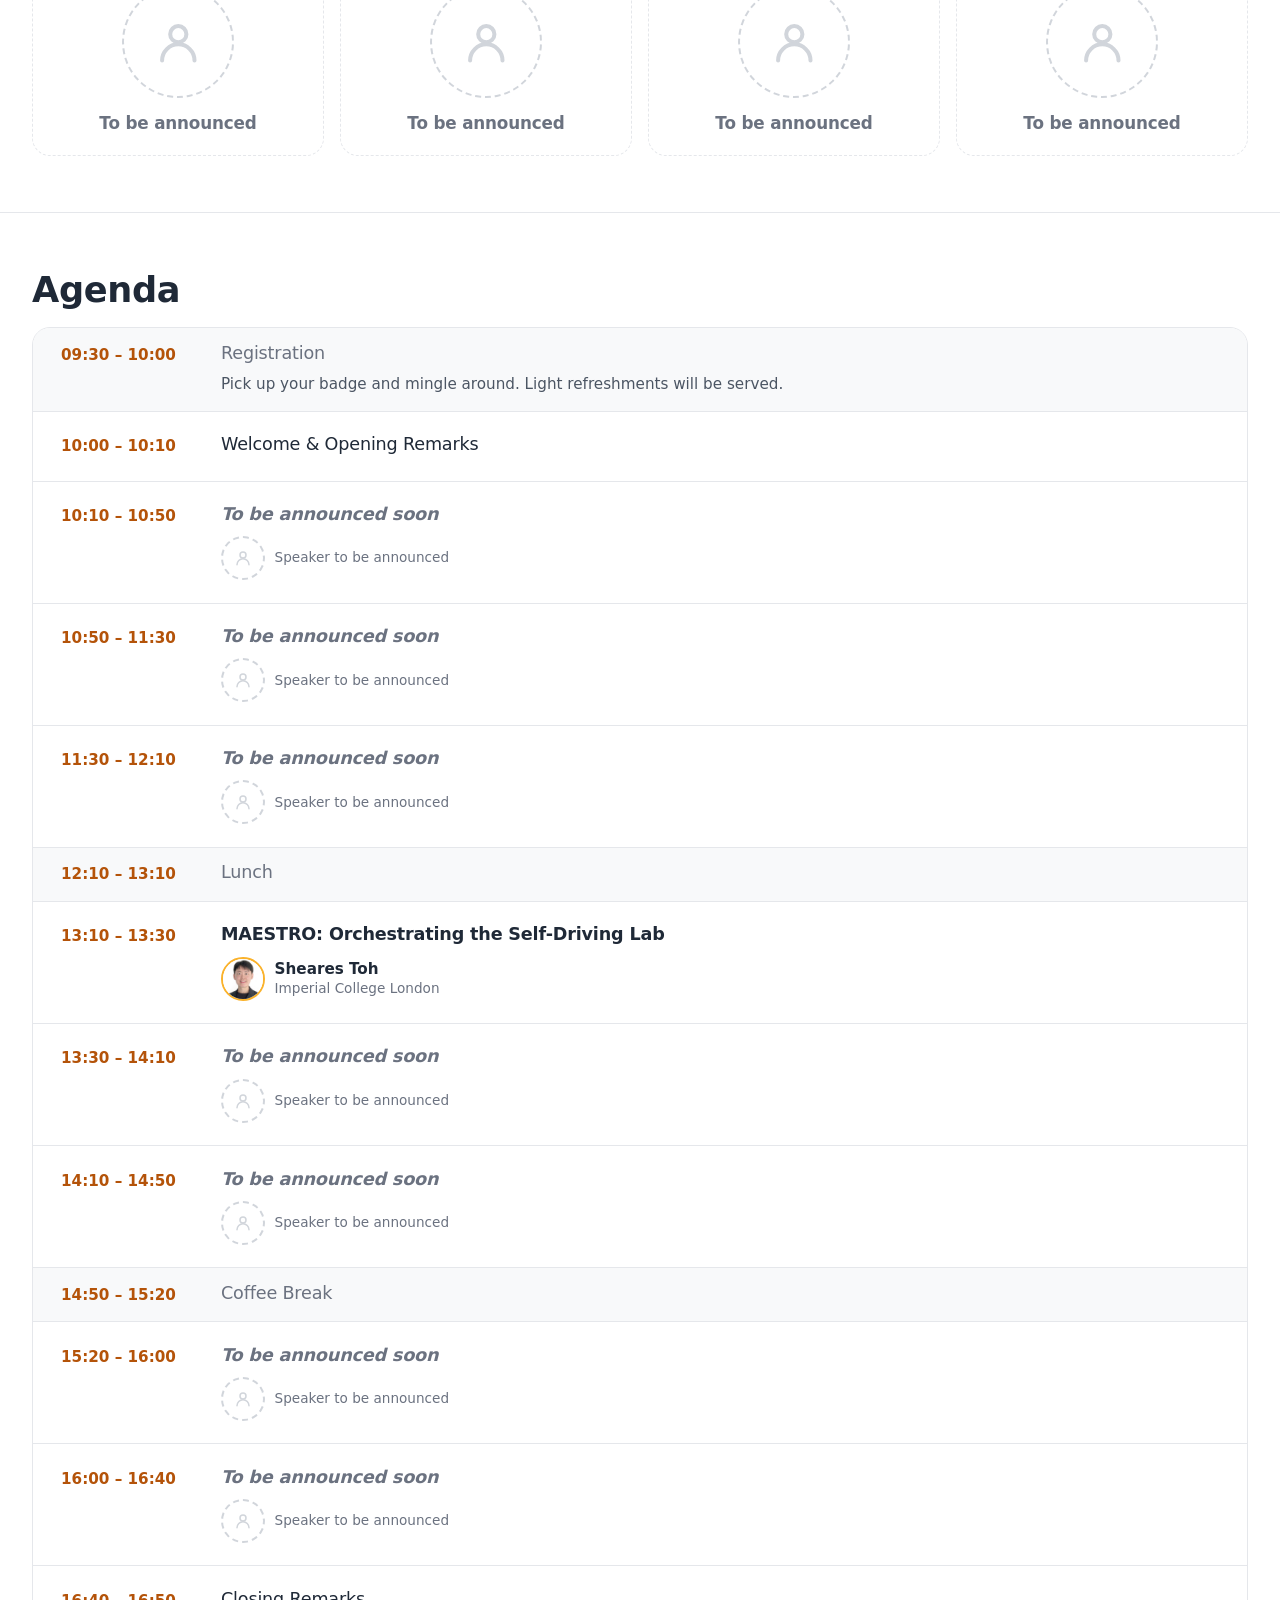
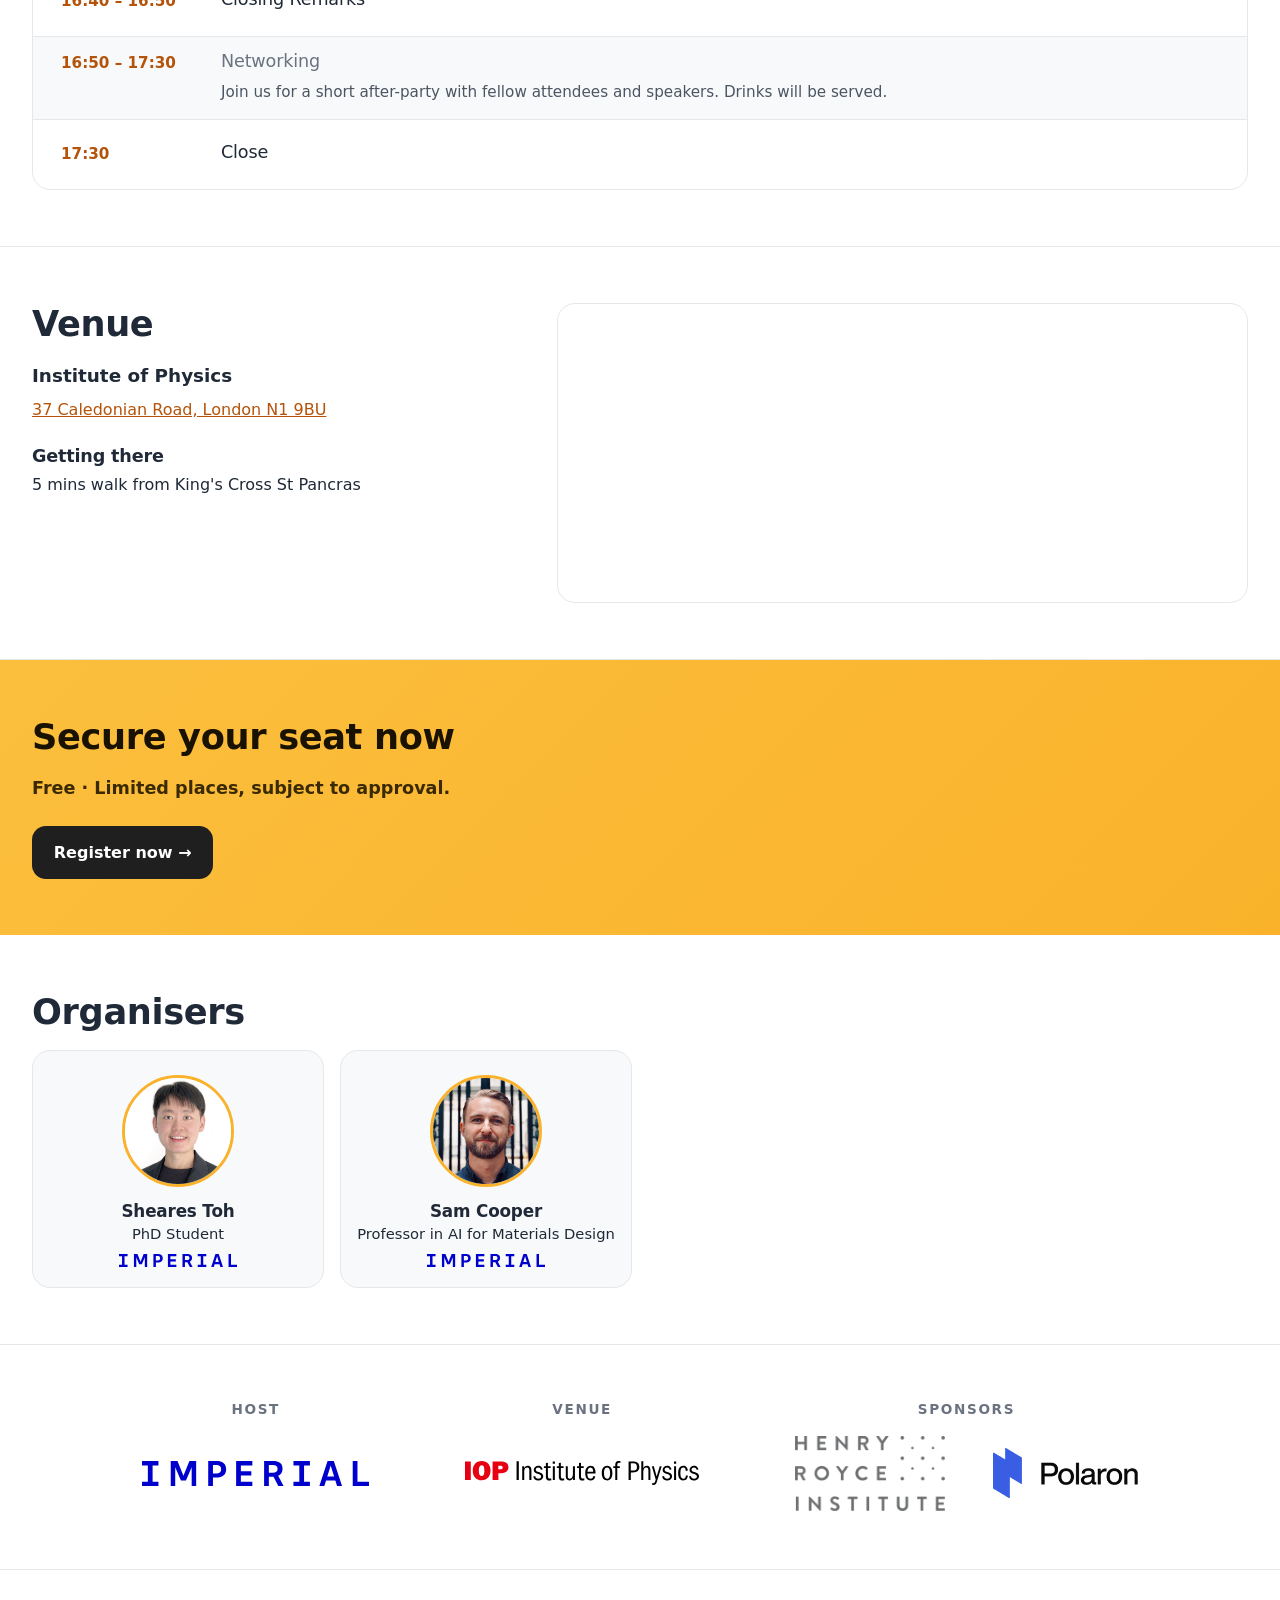
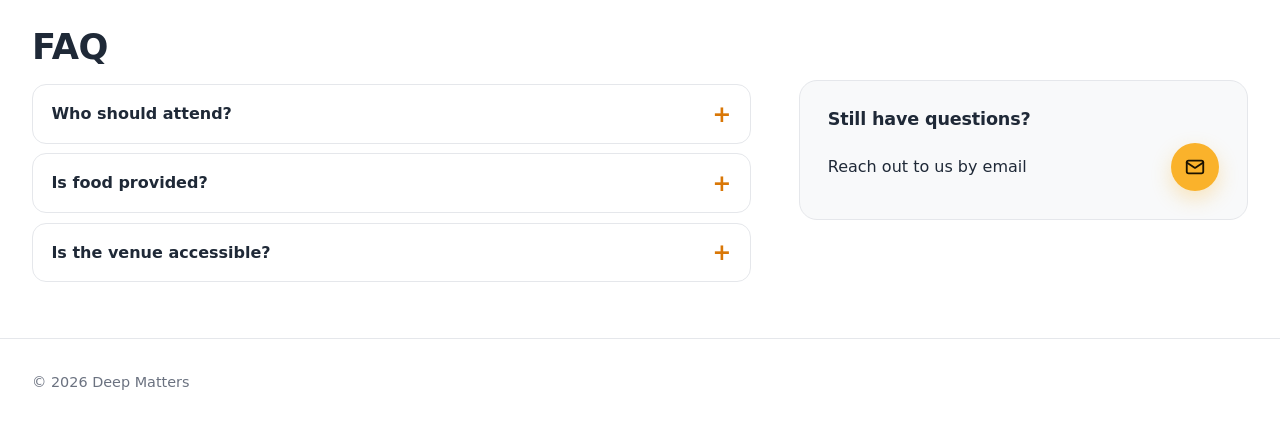
==== commit 89b128df: "British spelling: 'Organisers'" ====
--- a/site/index.html
+++ b/site/index.html
@@ -108,7 +108,7 @@
 
     <section id="organizers">
       <div class="container">
-        <h2>Organizers</h2>
+        <h2>Organisers</h2>
         <div class="people" id="organizers-list"></div>
       </div>
     </section>
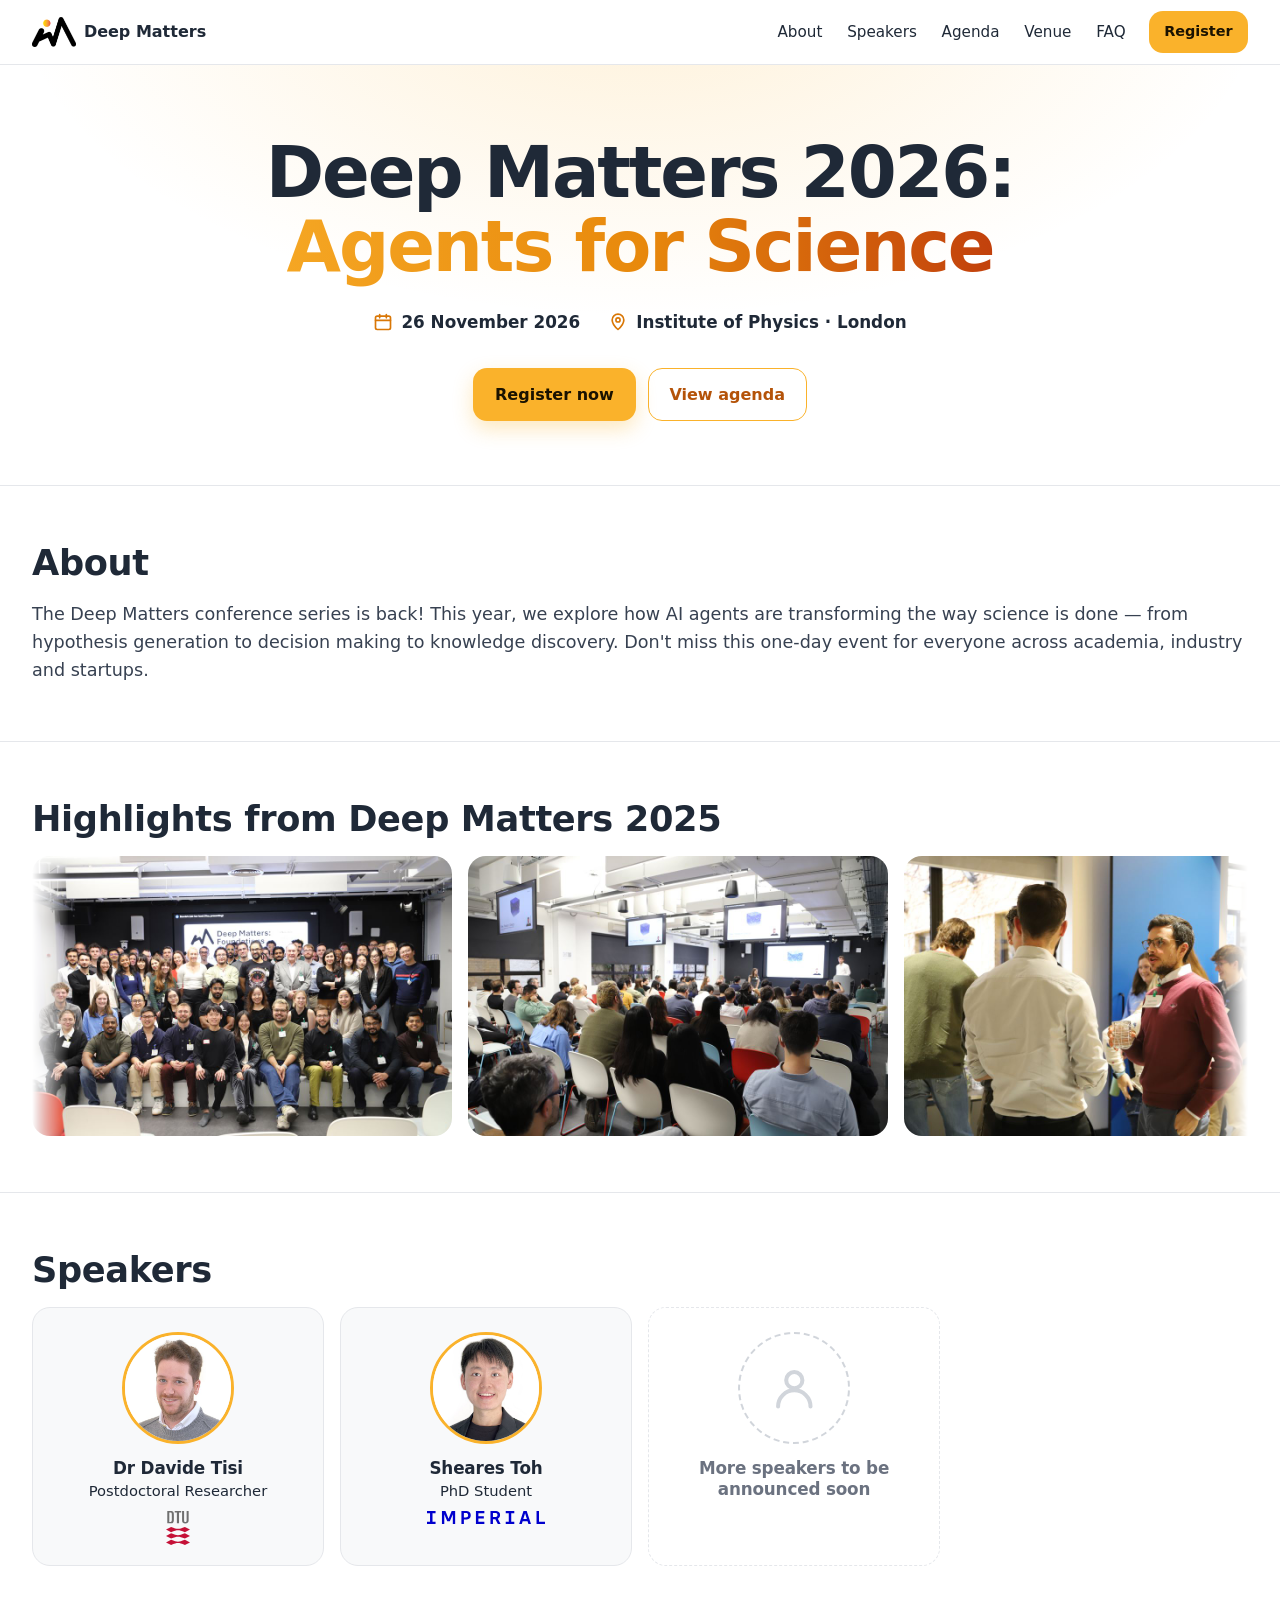
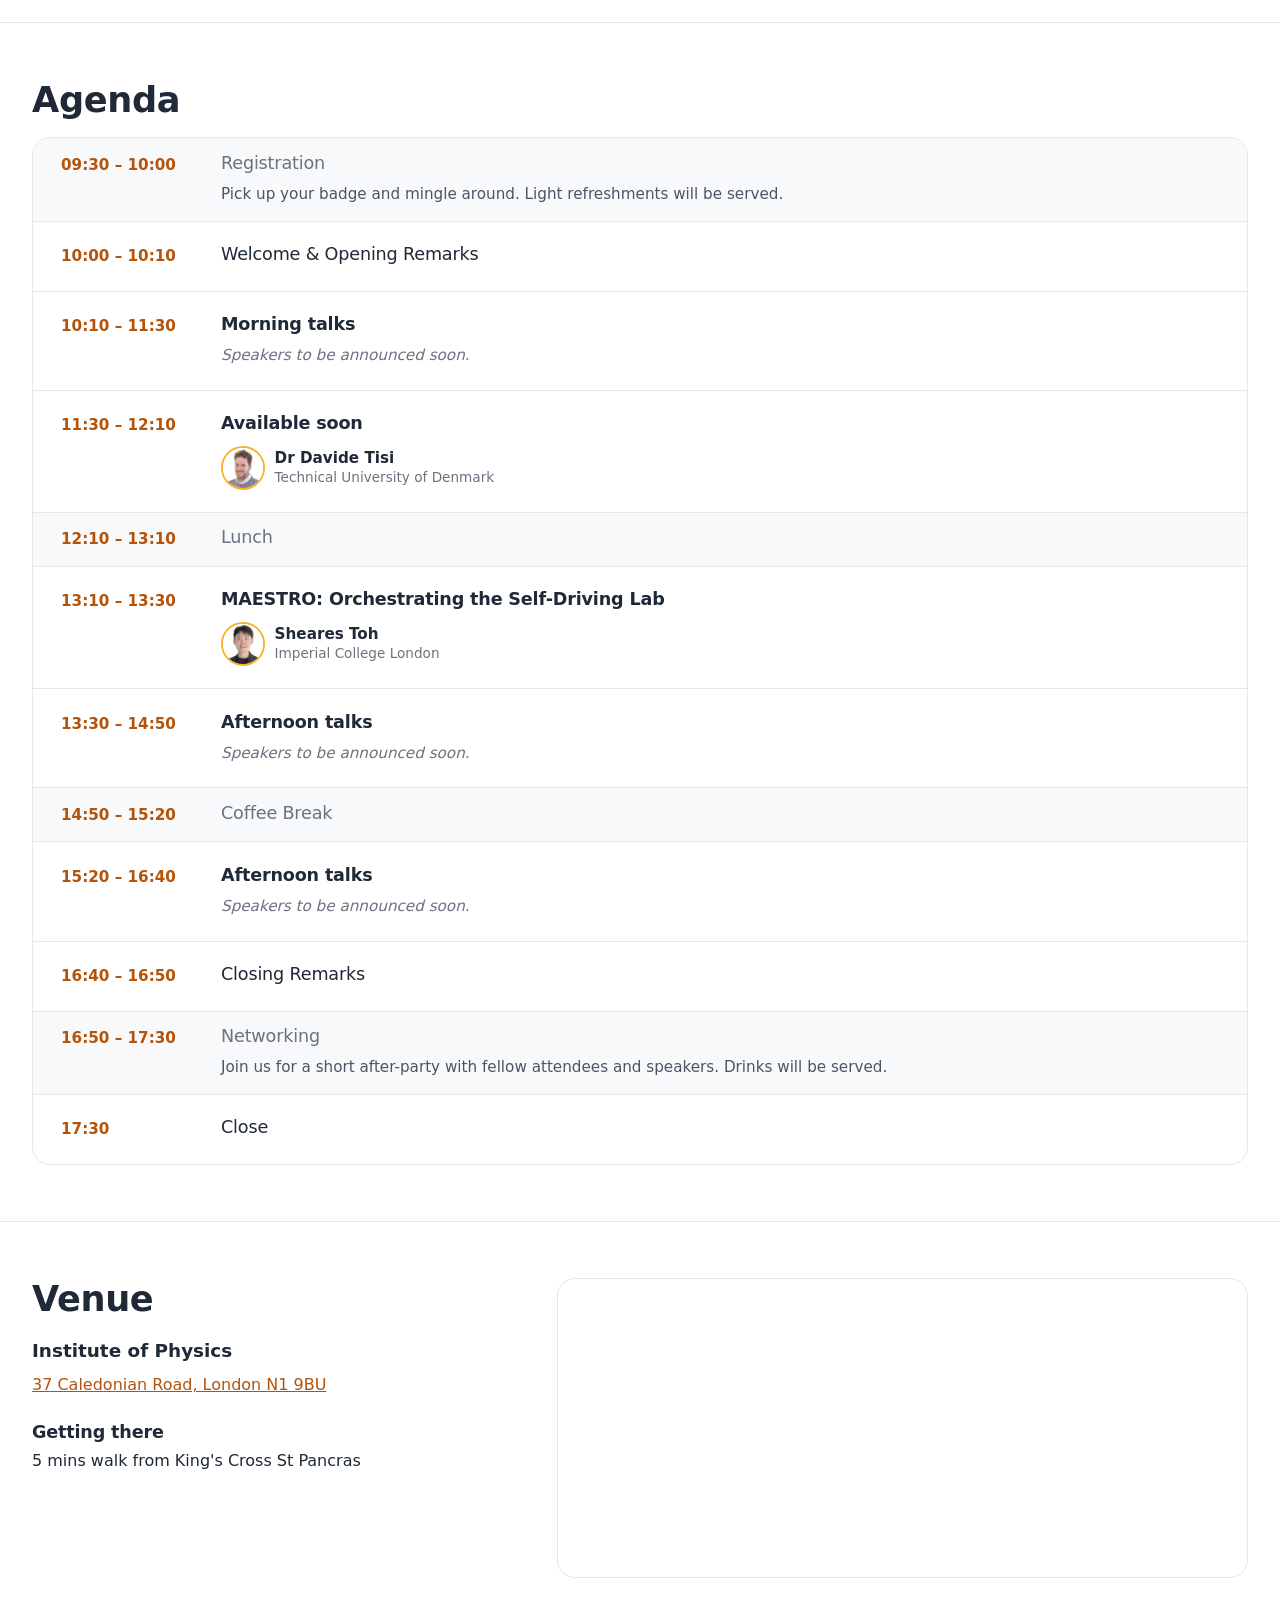
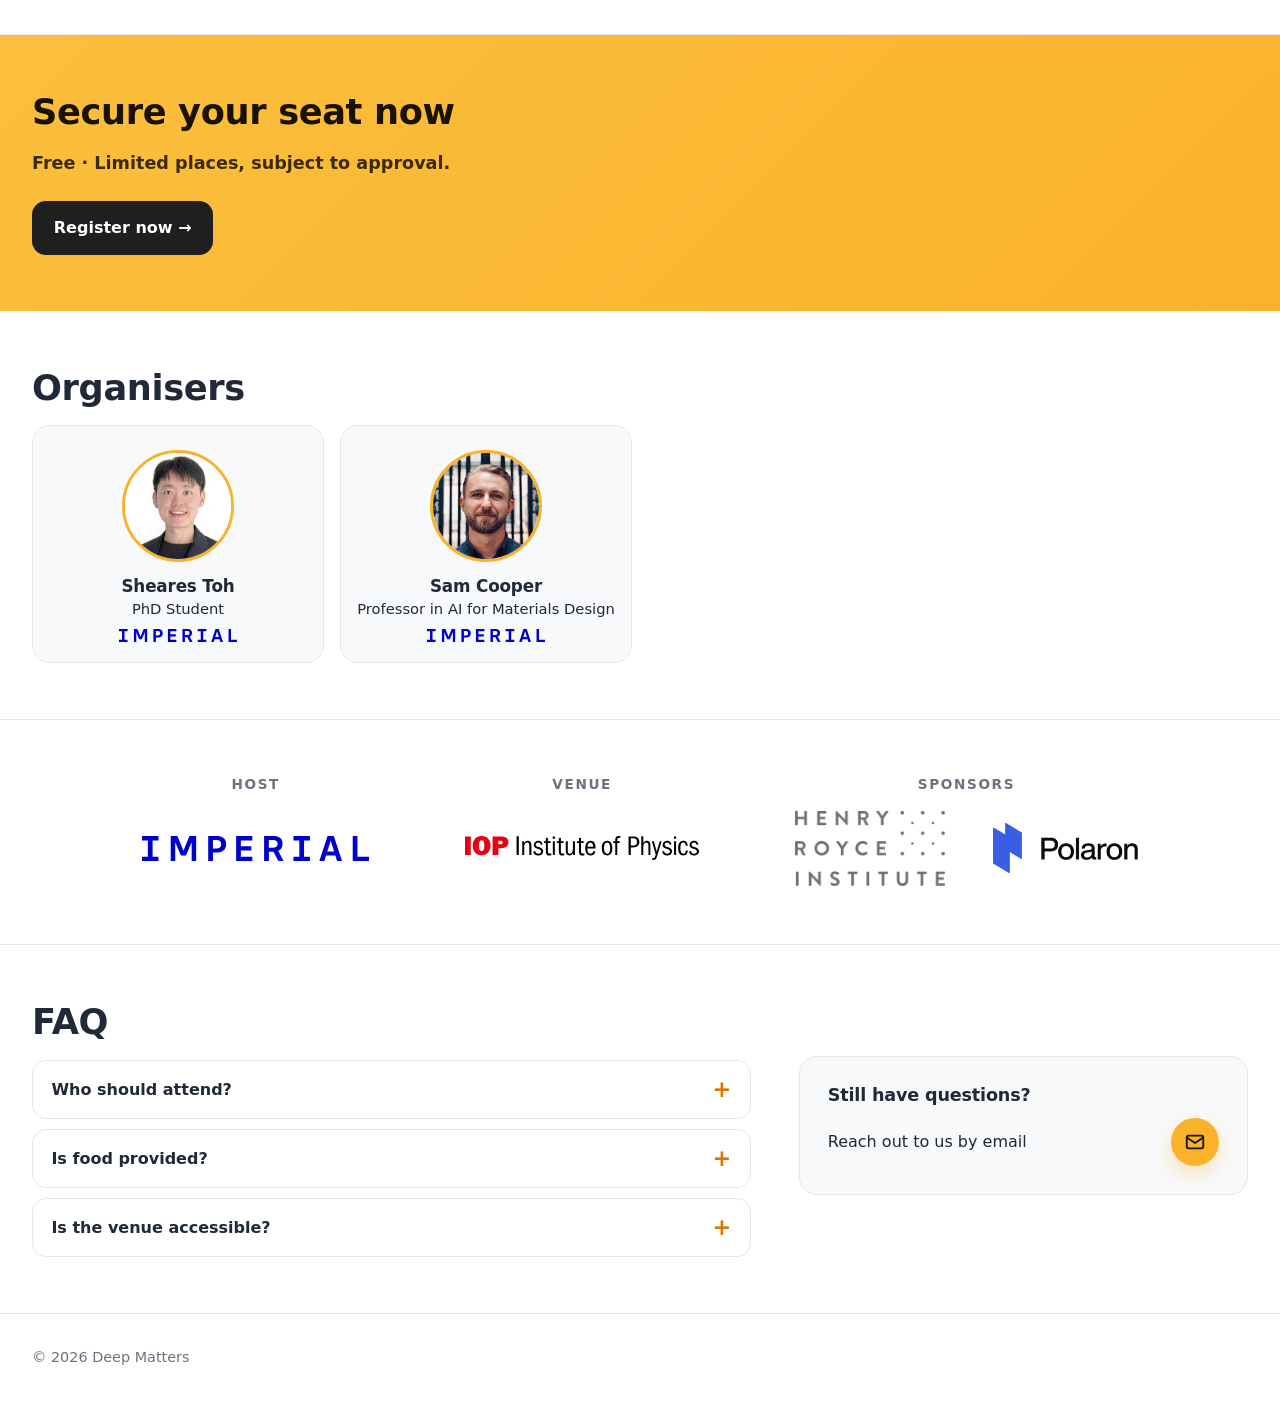
==== commit 0a4bf199: "Publish from tldr-group/deep-matters-2026; personal repo becomes a mirror" ====
--- a/site/index.html
+++ b/site/index.html
@@ -9,10 +9,10 @@
 
   <!-- Link previews (LinkedIn, X, Slack, WhatsApp). Crawlers need absolute URLs: update both when the site moves. -->
   <meta property="og:type" content="website" />
-  <meta property="og:url" content="https://shearestoh.github.io/deep-matters-2026/" />
+  <meta property="og:url" content="https://tldr-group.github.io/deep-matters-2026/" />
   <meta property="og:title" content="Deep Matters 2026: Agents for Science" />
   <meta property="og:description" content="A one-day conference in London on AI agents for scientific discovery." />
-  <meta property="og:image" content="https://shearestoh.github.io/deep-matters-2026/images/og-card.png" />
+  <meta property="og:image" content="https://tldr-group.github.io/deep-matters-2026/images/og-card.png" />
   <meta name="twitter:card" content="summary_large_image" />
 
   <!-- ?v=__VERSION__ is replaced with the commit id on deploy, so browsers never mix old and new files -->
--- a/site/css/style.css
+++ b/site/css/style.css
@@ -98,6 +98,7 @@
 .hero h1 > span { display: block; }
 .hero-theme {
   width: fit-content; margin-inline: auto; color: var(--accent-2);
+  padding-bottom: .15em; margin-bottom: -.15em;  /* room for descenders (g) inside the clipped gradient */
   background: var(--theme-gradient); -webkit-background-clip: text; background-clip: text; -webkit-text-fill-color: transparent;
 }
 .hero-meta { list-style: none; padding: 0; margin: 0 0 2rem; display: flex; flex-wrap: wrap; justify-content: center; gap: .6rem 1.75rem; font-weight: 600; font-size: 1.05rem; }
@@ -175,6 +176,7 @@
 .slot-session h3 { font-weight: 500; }
 .slot-break { background: var(--panel); padding-block: .85rem; }
 .slot-break h3 { font-weight: 500; color: var(--muted); }
+.slot-block .abstract { font-style: italic; color: var(--muted); }  /* talk block whose speakers are not yet confirmed */
 .slot.tba h3 { color: var(--muted); font-weight: 600; font-style: italic; }
 .abstract { margin: .5rem 0 0; color: #4b5563; font-size: .95rem; max-width: 75ch; }
 
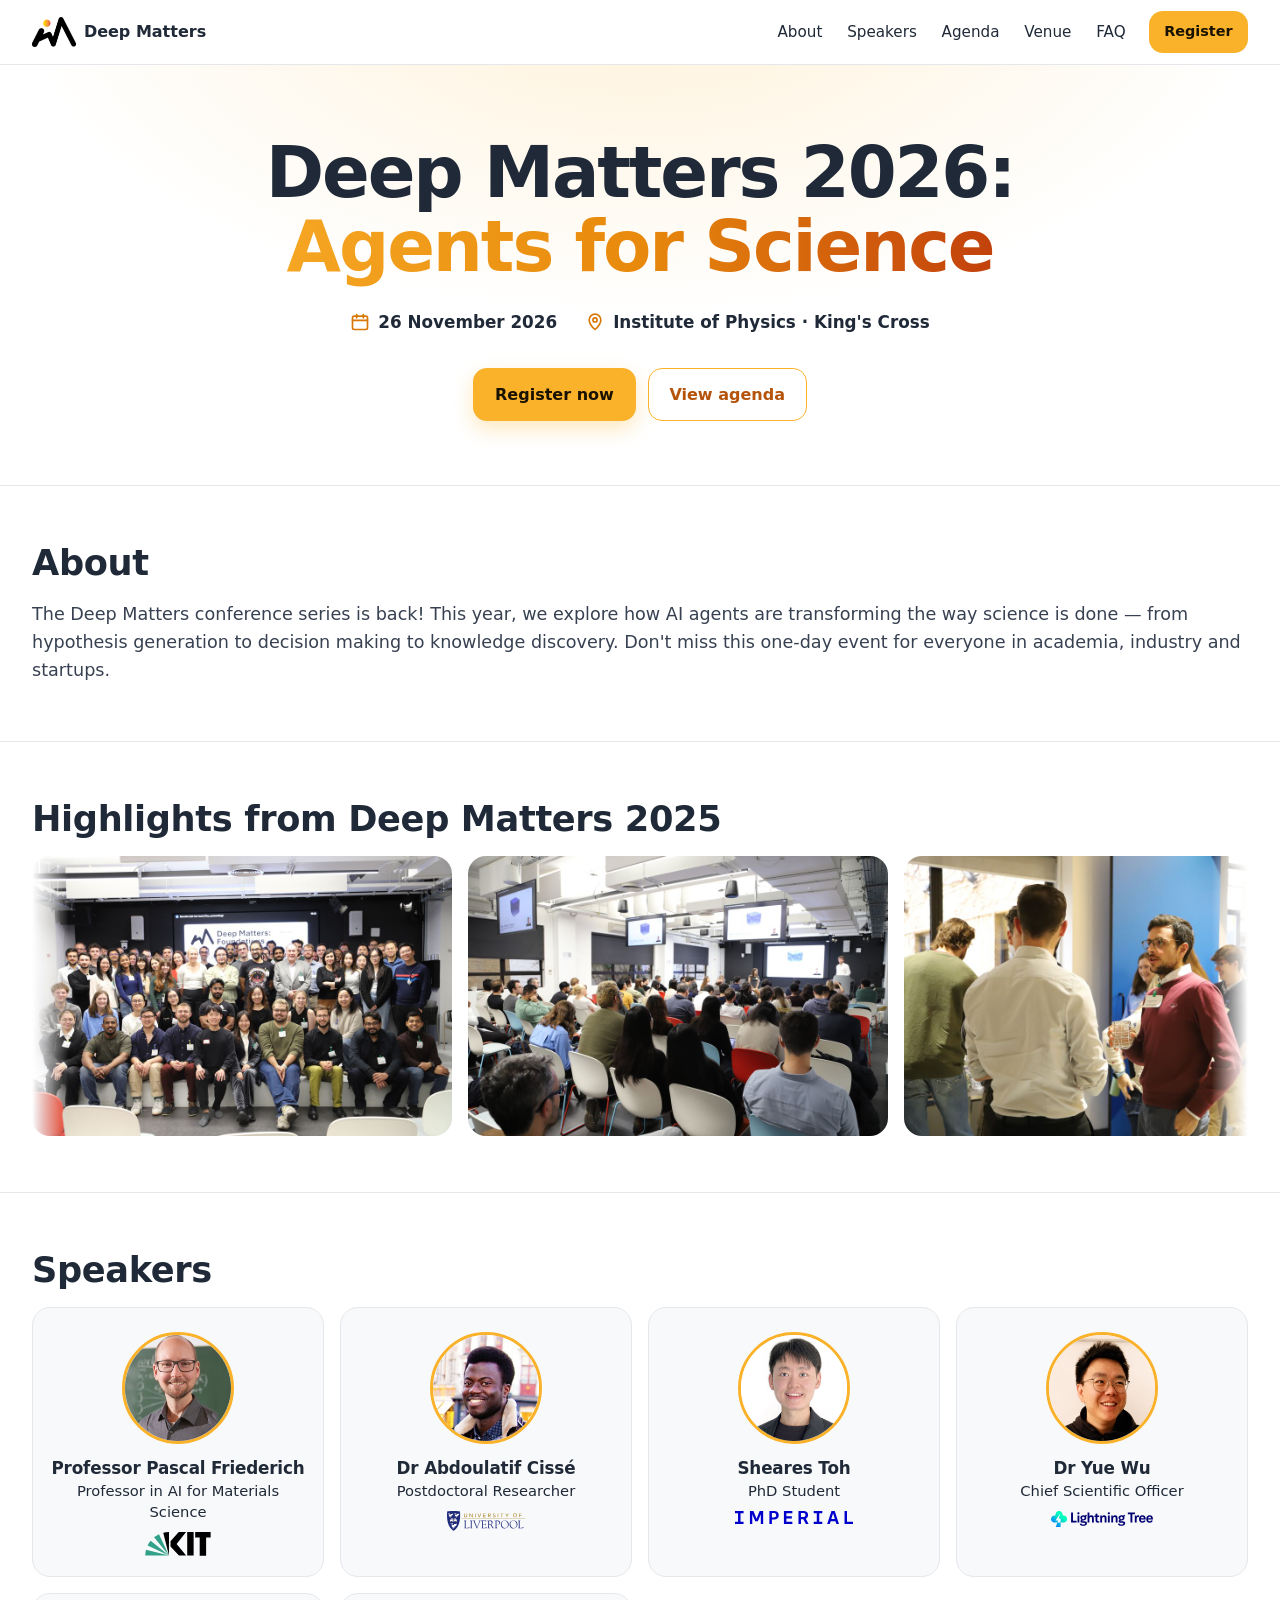
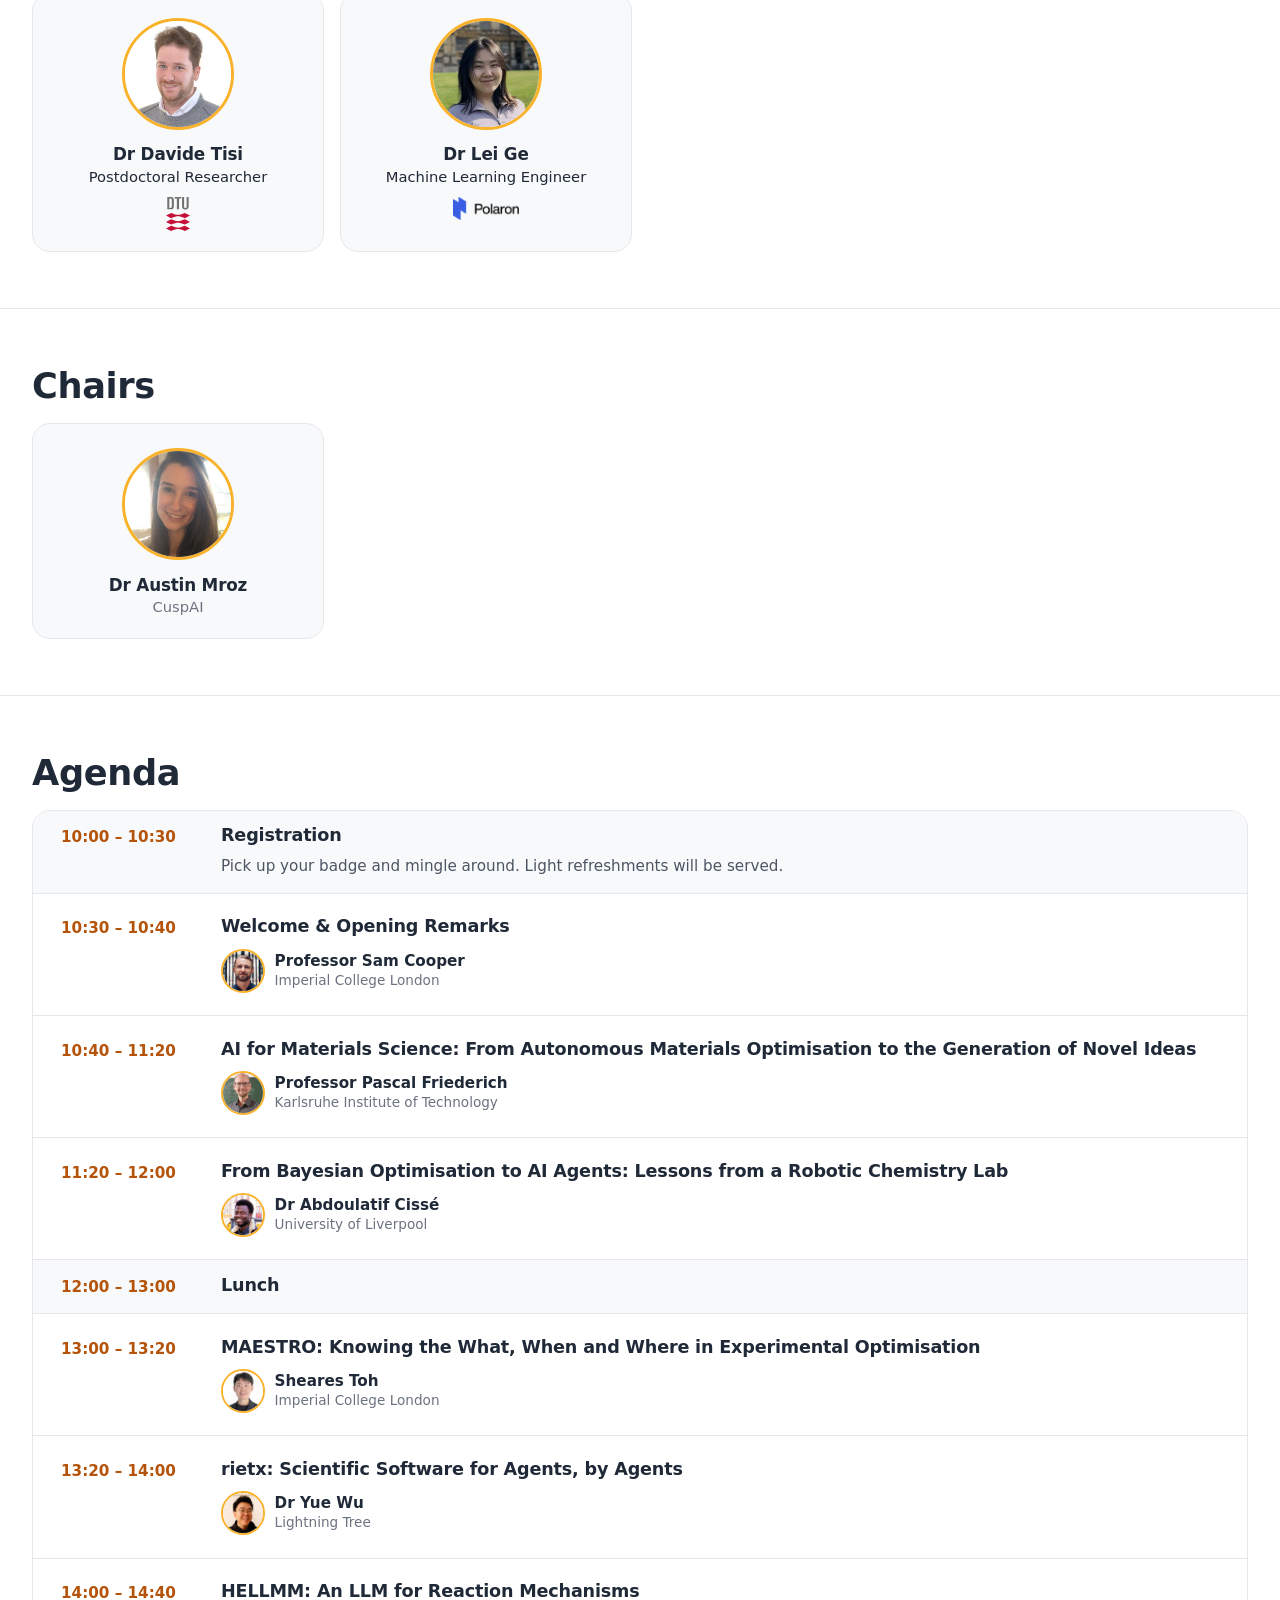
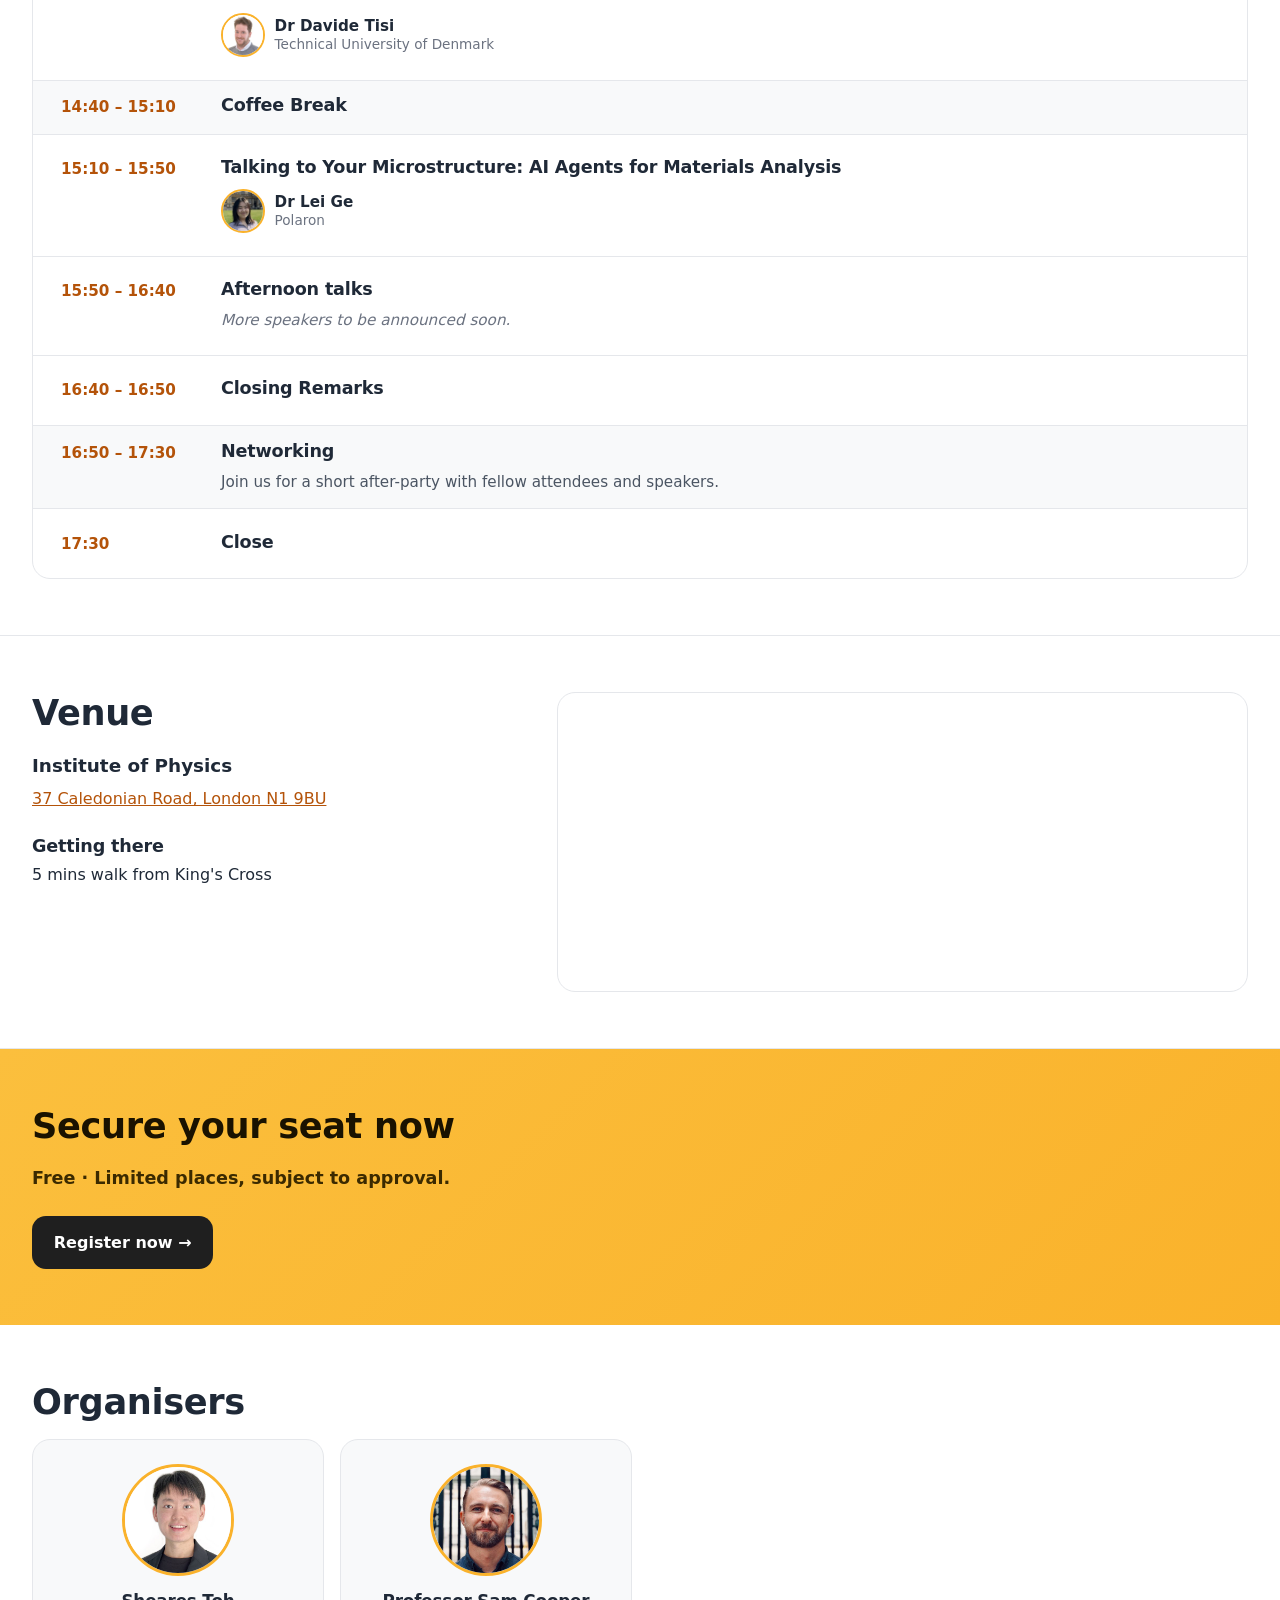
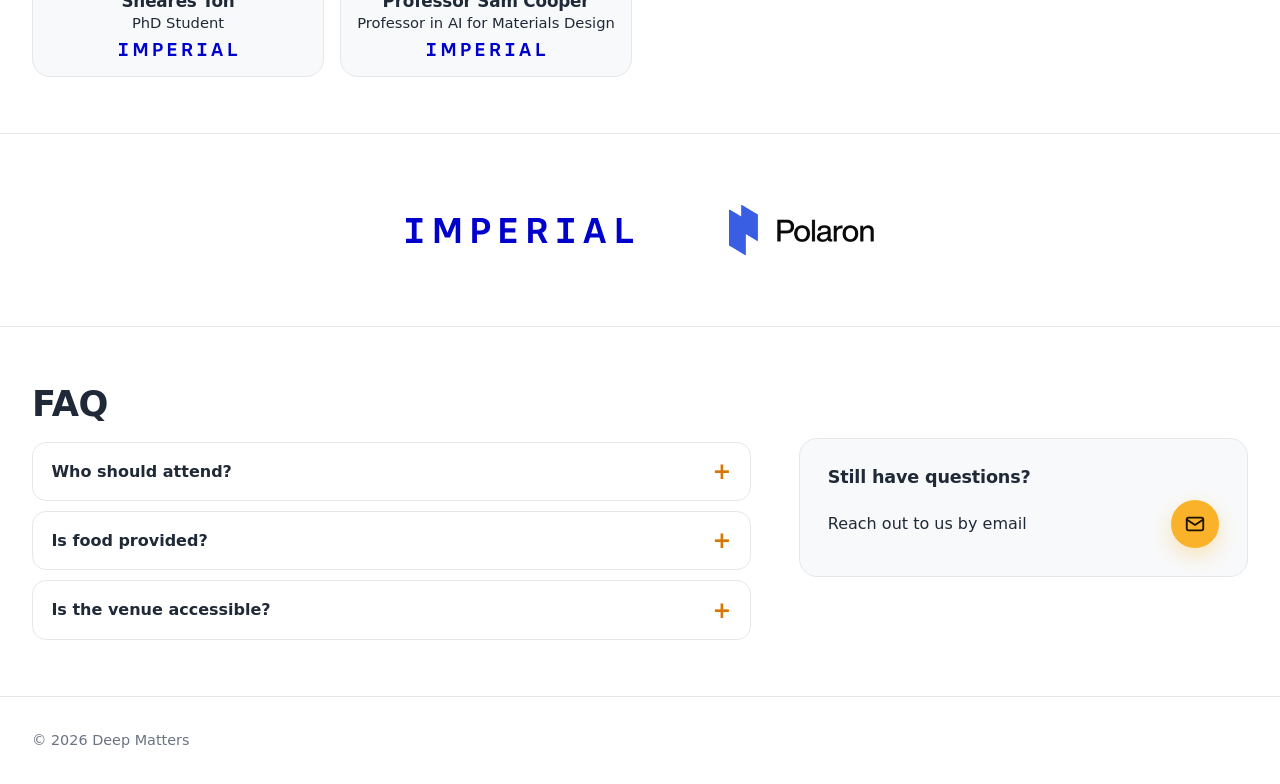
==== commit d8a04b75: "Chairs section instead of a chair row in the agenda" ====
--- a/site/index.html
+++ b/site/index.html
@@ -77,6 +77,12 @@
         <div class="people" id="speakers-list"></div>
       </div>
     </section>
+    <section id="chairs">
+      <div class="container">
+        <h2>Chairs</h2>
+        <div class="people" id="chairs-list"></div>
+      </div>
+    </section>
 
     <section id="agenda">
       <div class="container">
--- a/site/css/style.css
+++ b/site/css/style.css
@@ -121,19 +121,18 @@
 /* Bio panel revealed on hover / tap / keyboard focus */
 .person.has-back { cursor: pointer; outline-offset: 3px; }
 .person-back {
-  position: absolute; inset: 0; padding: 1.25rem; overflow: auto;
+  position: absolute; inset: 0 0 auto 0; min-height: 100%; padding: 1.25rem;  /* covers the card; grows downward if the bio is longer */
   display: flex; flex-direction: column; align-items: center; justify-content: center; gap: .9rem;
   background: #fff; border: 1px solid var(--accent); border-radius: inherit;
   opacity: 0; visibility: hidden; transition: opacity .2s ease, visibility .2s ease;
 }
 .person .person-back p { color: var(--fg); font-size: .92rem; line-height: 1.5; }
-@media (max-width: 719px) { .person-back { padding: .9rem; gap: .6rem; } .person .person-back p { font-size: .82rem; line-height: 1.45; } }
-.person.has-back:hover, .person.has-back:focus-within { transform: translateY(-3px); box-shadow: 0 12px 26px rgba(0, 0, 0, .1); }
-.person.has-back:hover .person-back, .person.has-back:focus-within .person-back { opacity: 1; visibility: visible; }
+@media (max-width: 719px) { .person-back { padding: .7rem .75rem; gap: .5rem; } .person .person-back p { font-size: .82rem; line-height: 1.4; } }
+.person.has-back:hover, .person.has-back:focus-within { transform: translateY(-3px); box-shadow: 0 12px 26px rgba(0, 0, 0, .1); z-index: 5; }
+.person-back { box-shadow: 0 12px 26px rgba(0, 0, 0, .1); }
+.person.has-back:hover .person-back, .person.has-back:focus-within .person-back, .person.open .person-back { opacity: 1; visibility: visible; }
 .person p { margin: 0; color: var(--muted); font-size: .92rem; line-height: 1.4; }
 .person .role { color: var(--fg); }
-.person.tba { background: transparent; border-style: dashed; }
-.person.tba h3 { color: var(--muted); font-weight: 600; }
 
 .avatar {
   --size: 88px;
@@ -172,12 +171,17 @@
 .slot { display: grid; gap: .35rem 1.5rem; padding: 1.25rem; border-top: 1px solid var(--border); }
 .slot:first-child { border-top: 0; }
 .slot time { font-variant-numeric: tabular-nums; font-weight: 700; color: var(--accent-ink); font-size: .95rem; white-space: nowrap; }
-.slot h3 { margin: 0; font-size: 1.1rem; }
-.slot-session h3 { font-weight: 500; }
+.slot h3 { margin: 0; font-size: 1.1rem; font-weight: 700; }  /* every agenda title bold; descriptions stay regular */
 .slot-break { background: var(--panel); padding-block: .85rem; }
-.slot-break h3 { font-weight: 500; color: var(--muted); }
 .slot-block .abstract { font-style: italic; color: var(--muted); }  /* talk block whose speakers are not yet confirmed */
 .slot.tba h3 { color: var(--muted); font-weight: 600; font-style: italic; }
+/* Talk abstracts: hidden until the row is hovered (mouse) or tapped (touch screens) */
+.abstract-wrap { display: grid; grid-template-rows: 0fr; transition: grid-template-rows .3s ease; }
+.abstract-wrap > div { min-height: 0; overflow: hidden; }
+.slot.expanded .abstract-wrap { grid-template-rows: 1fr; }
+@media (hover: hover) {
+  .slot:hover .abstract-wrap { grid-template-rows: 1fr; }
+}
 .abstract { margin: .5rem 0 0; color: #4b5563; font-size: .95rem; max-width: 75ch; }
 
 .speaker-chips { display: flex; flex-wrap: wrap; gap: .5rem 1.25rem; margin-top: .7rem; }
@@ -192,6 +196,10 @@
 .person.flash { animation: flash 1s ease; }
 .person.quiet:hover .person-back { opacity: 0; visibility: hidden; }  /* just scrolled into view: see openSpeaker() */
 .person.quiet:hover { transform: none; box-shadow: none; }
+/* agenda row reached from a speaker card */
+@keyframes rowflash { 0%, 100% { background-color: transparent; } 20%, 60% { background-color: rgba(250, 178, 43, .22); } }
+.slot.flash { animation: rowflash 1s ease; }
+.slot.quiet:hover .abstract-wrap { grid-template-rows: 0fr; }
 .chip .avatar { --size: 44px; border-width: 2px; }
 .chip .avatar.ghost { border-width: 2px; }
 .chip strong { display: block; font-size: .95rem; line-height: 1.3; }
@@ -217,10 +225,10 @@
 
 /* Host & sponsors */
 .partners { display: flex; flex-wrap: wrap; justify-content: center; gap: 2.5rem 6rem; text-align: center; }
-.eyebrow { font-size: .85rem; font-weight: 700; text-transform: uppercase; letter-spacing: .12em; color: var(--muted); }
 .logos { display: flex; flex-wrap: wrap; justify-content: center; align-items: center; gap: 1.5rem 3rem; min-height: 80px; }
 .logos img { height: 44px; width: auto; }  /* final height set by balanceLogos() */
 .logos a:hover img { opacity: .8; }
+.partners .logos { gap: 2.5rem 6rem; }
 
 /* FAQ */
 .faq { display: grid; gap: 2rem; }
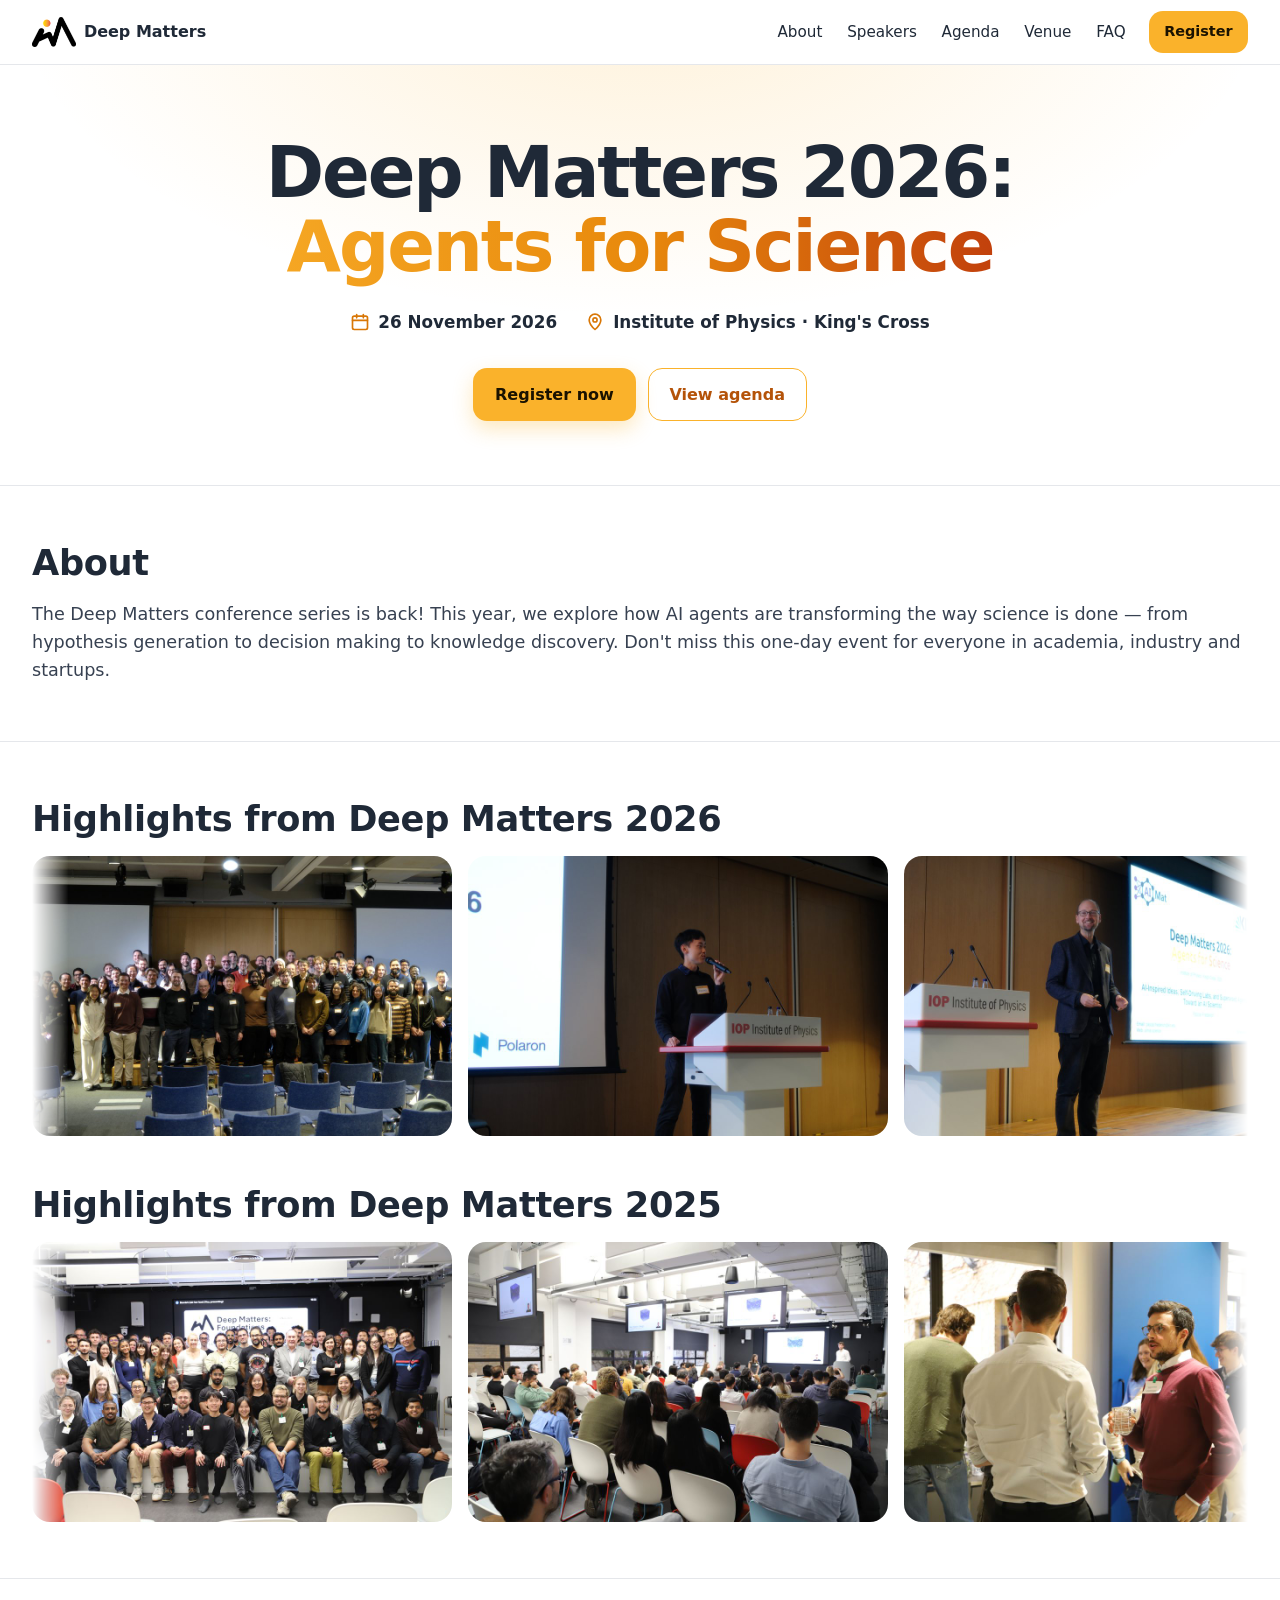
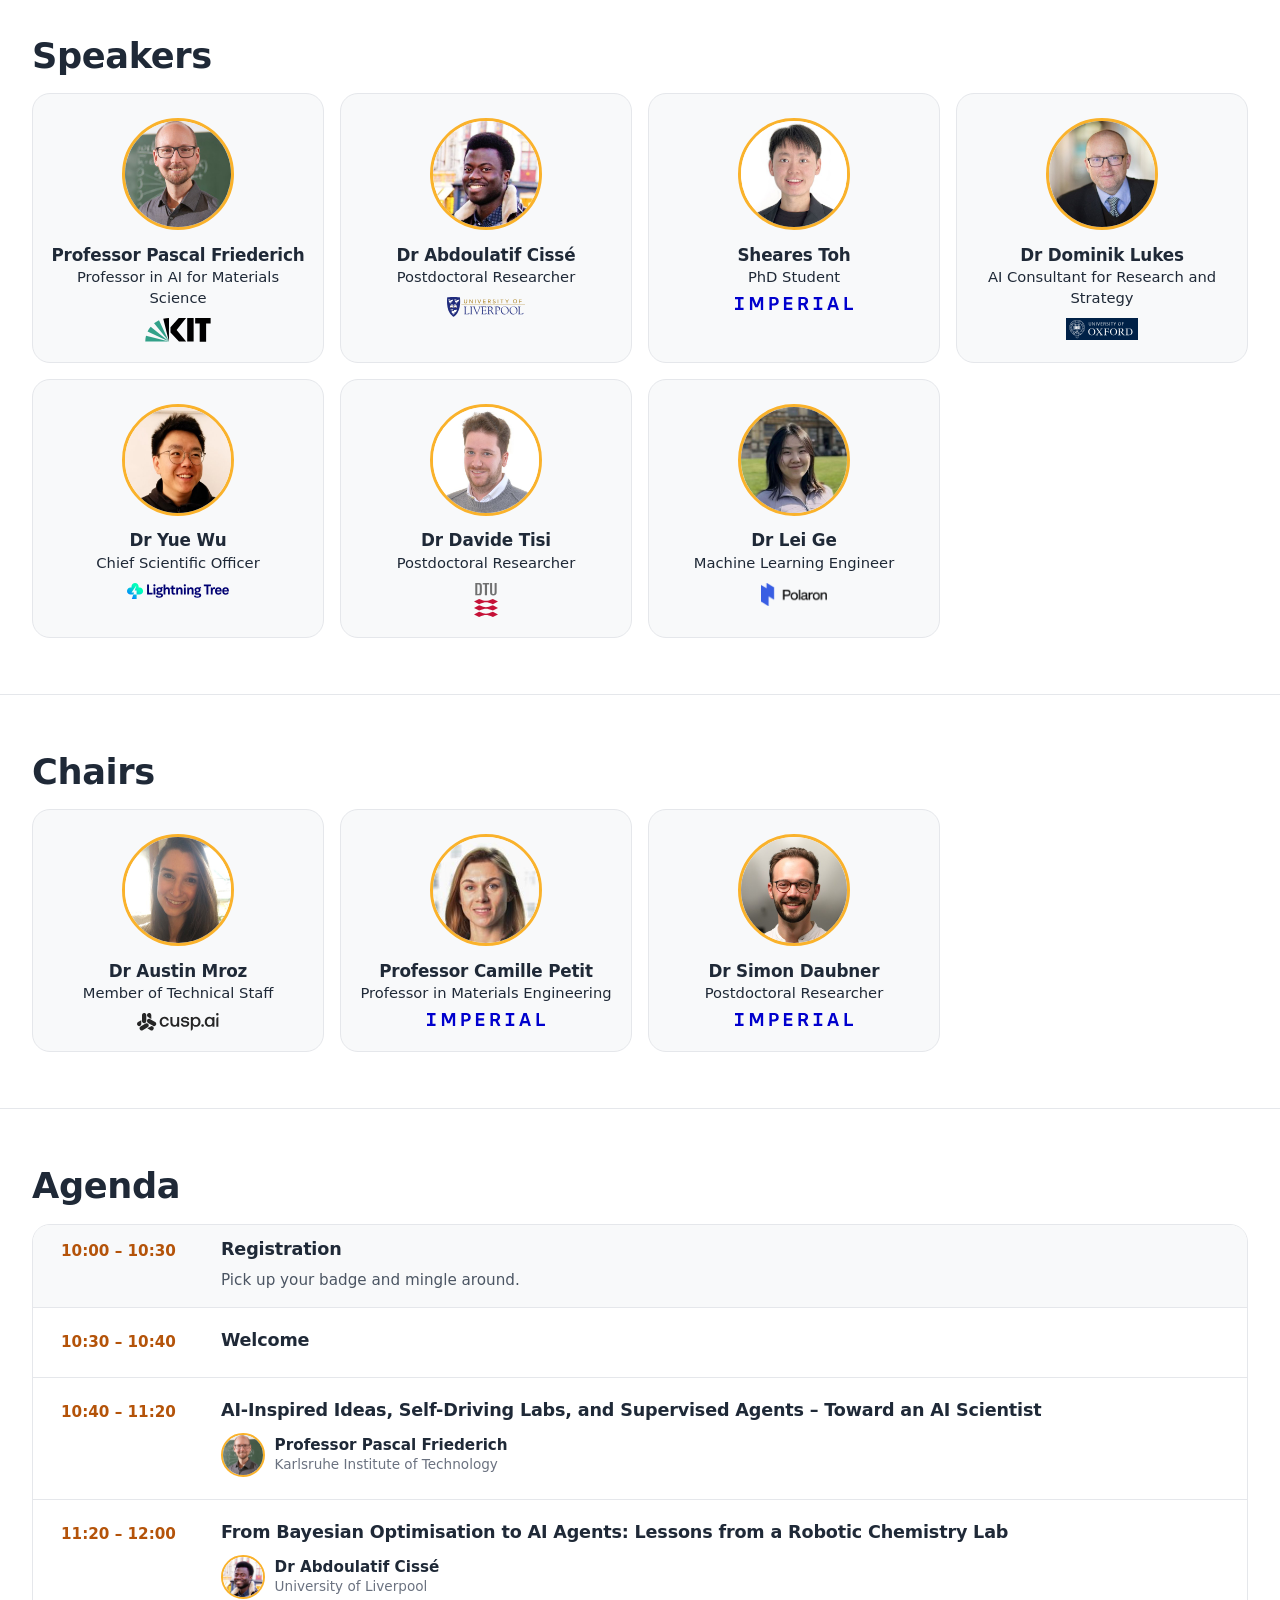
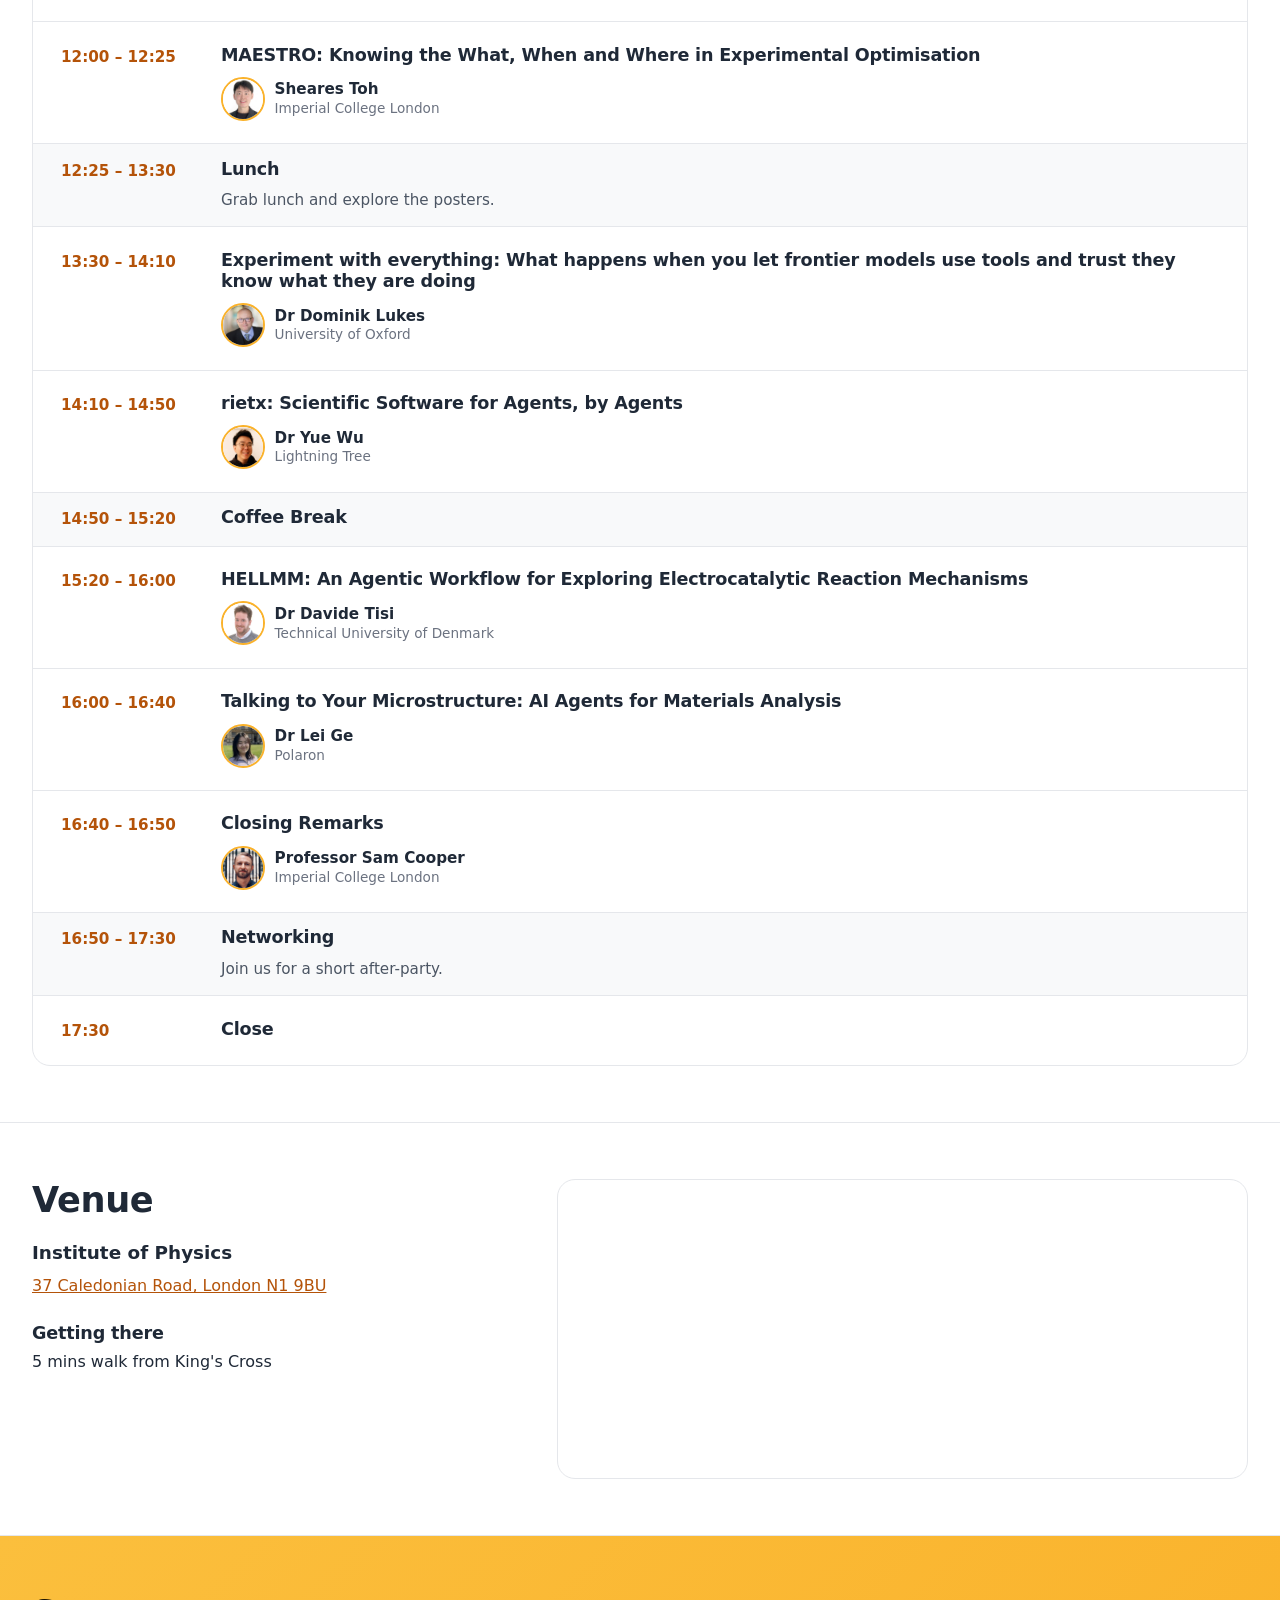
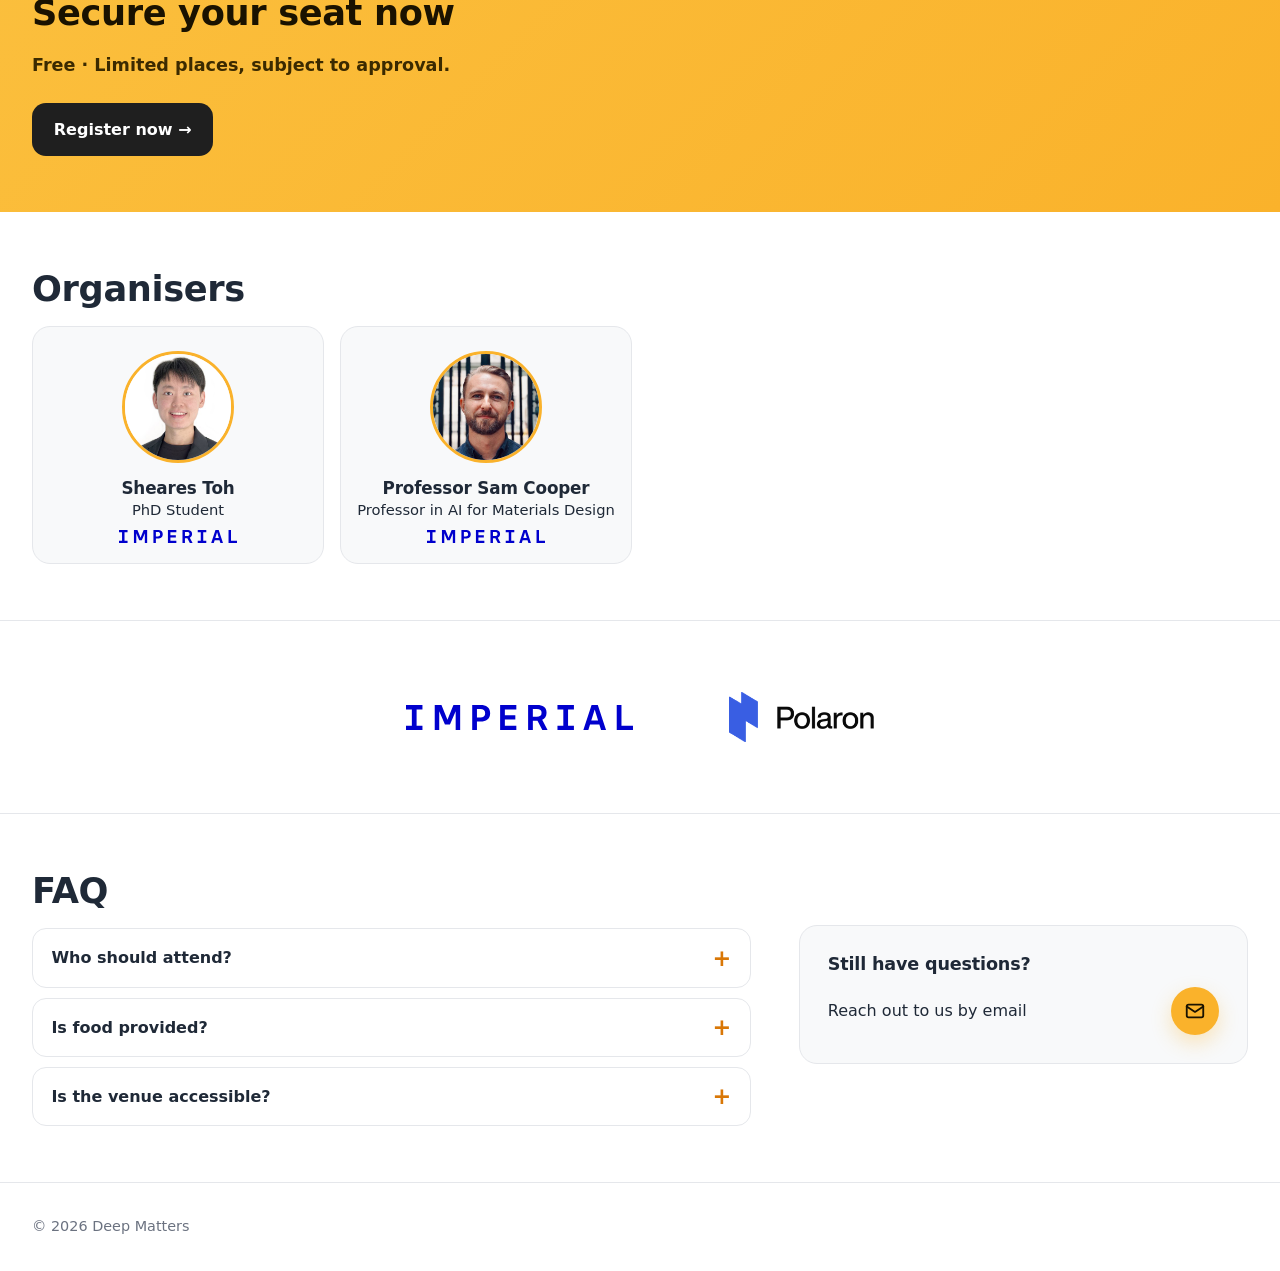
==== commit b5113eb5: "Gallery: add Highlights from Deep Matters 2026 above 2025" ====
--- a/site/index.html
+++ b/site/index.html
@@ -62,13 +62,8 @@
       </div>
     </section>
 
-    <section id="gallery" class="gallery" aria-labelledby="gallery-title">
-      <div class="container">
-        <h2 id="gallery-title" data-field="galleryTitle"></h2>
-        <div class="marquee">
-          <div class="marquee-track" id="gallery-track"></div>
-        </div>
-      </div>
+    <section id="gallery" class="gallery" aria-label="Highlights">
+      <div class="container" id="galleries"></div>
     </section>
 
     <section id="speakers">
--- a/site/css/style.css
+++ b/site/css/style.css
@@ -154,6 +154,7 @@
 .links .fill { fill: currentColor; stroke: none; }
 
 /* Gallery — infinite photo marquee (never pauses); static scroller for reduced motion */
+.gallery-block + .gallery-block { margin-top: 3rem; }
 .marquee { overflow: hidden; -webkit-mask-image: linear-gradient(90deg, transparent, #000 3%, #000 97%, transparent); mask-image: linear-gradient(90deg, transparent, #000 3%, #000 97%, transparent); }
 .marquee-track { display: flex; width: max-content; animation: marquee var(--duration, 60s) linear infinite; }
 .marquee-set { display: flex; gap: 16px; padding-right: 16px; }
